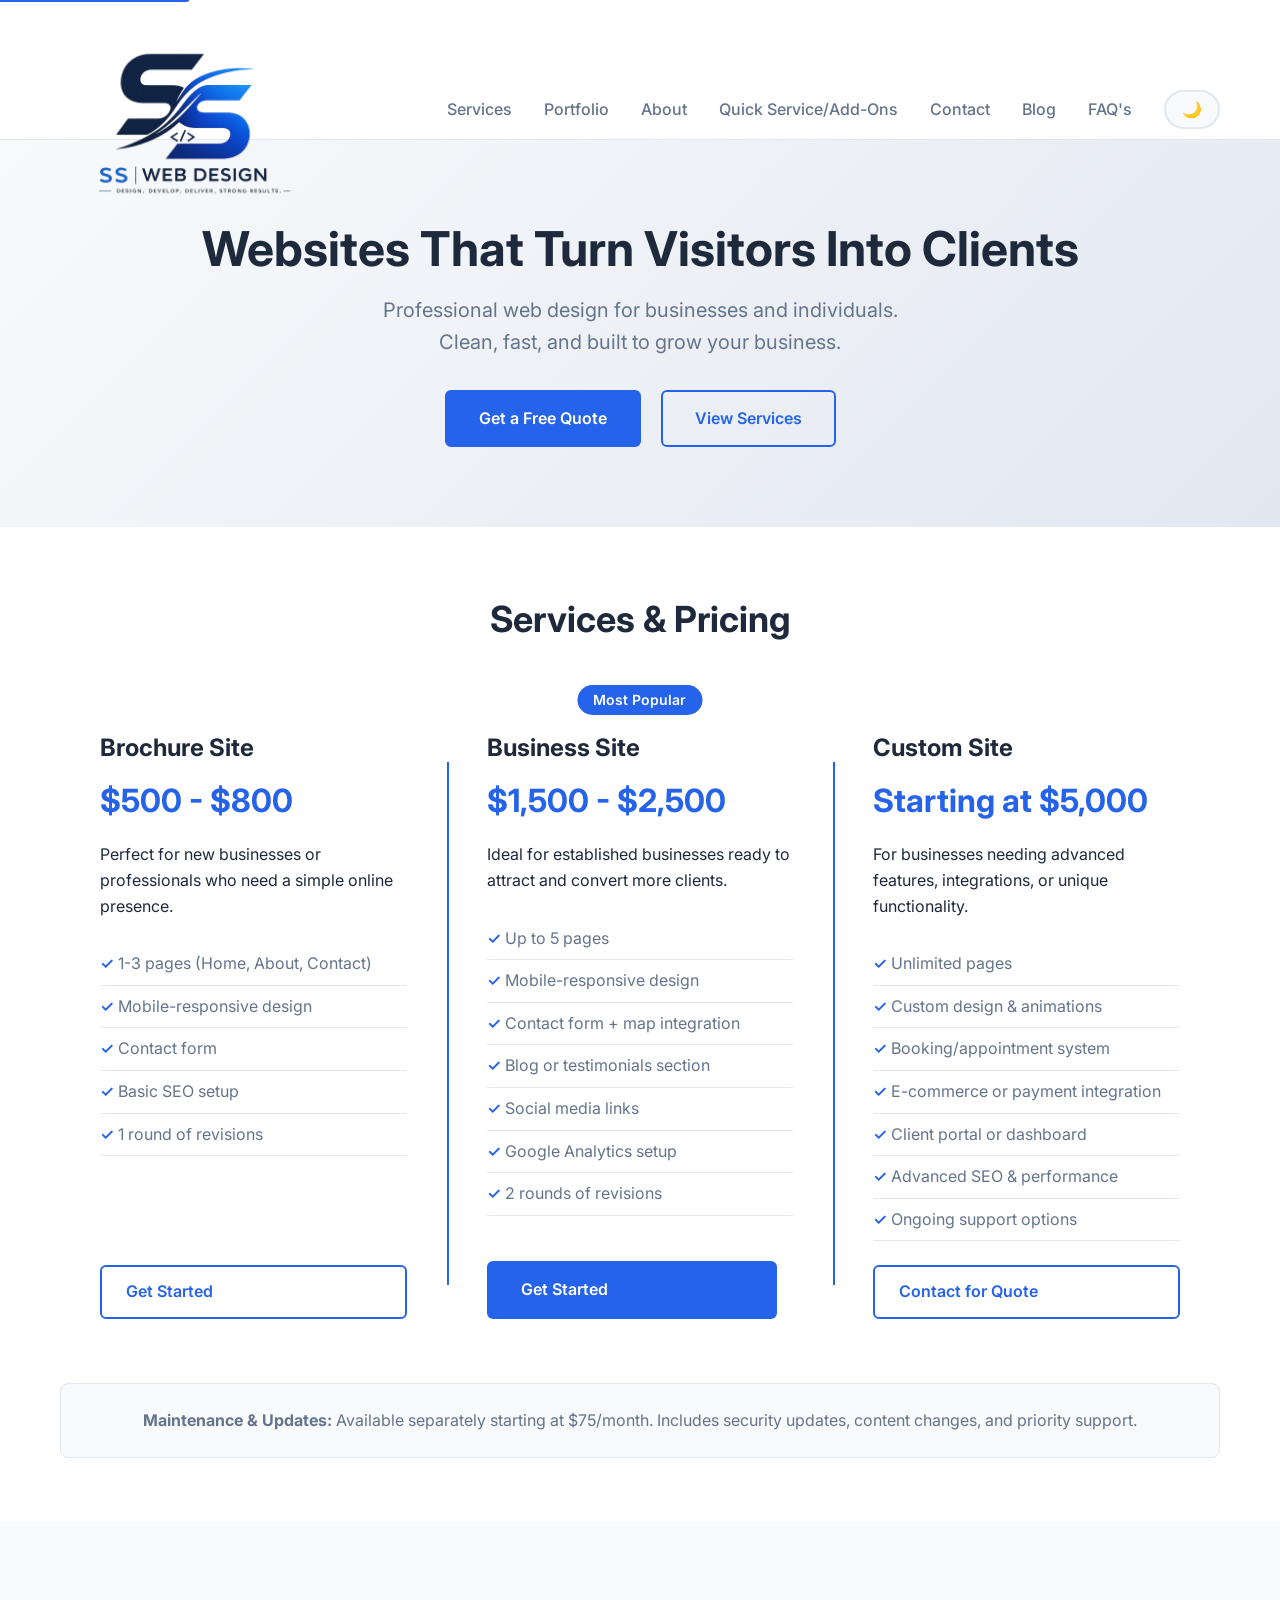
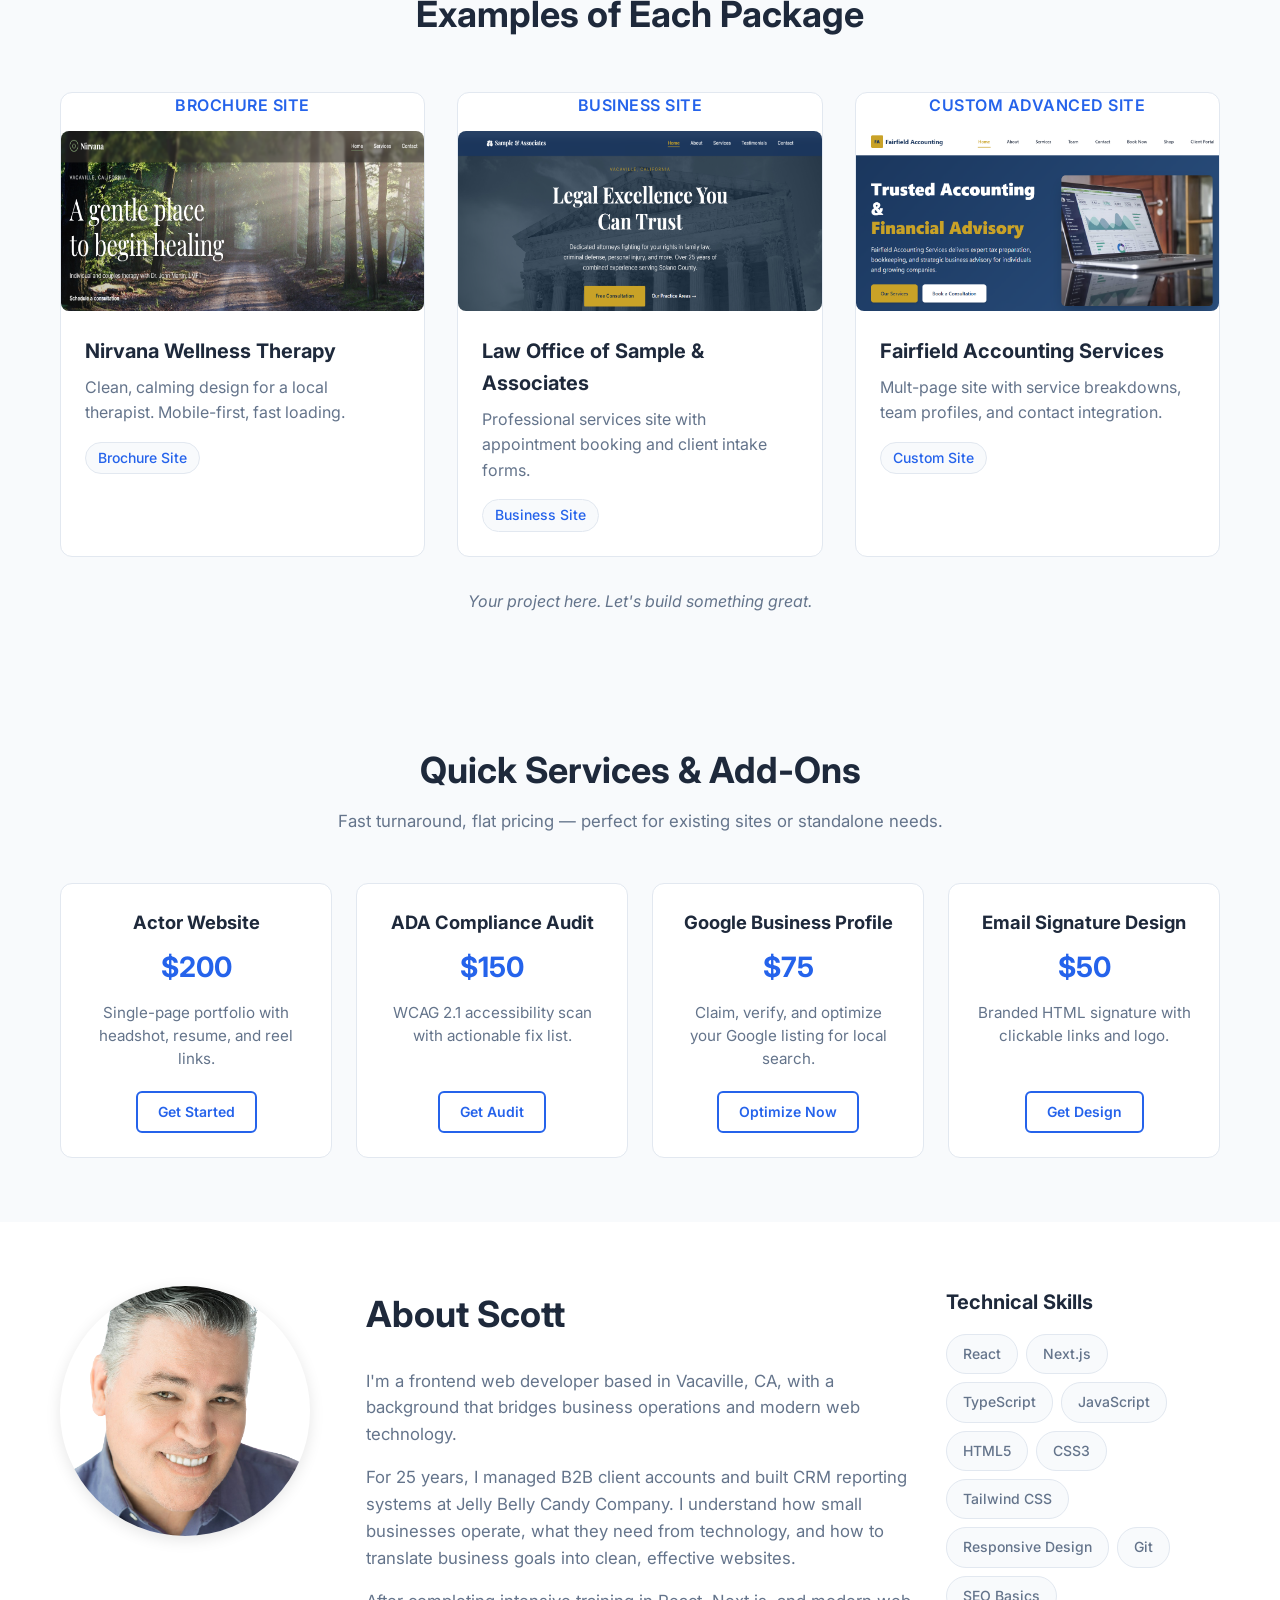
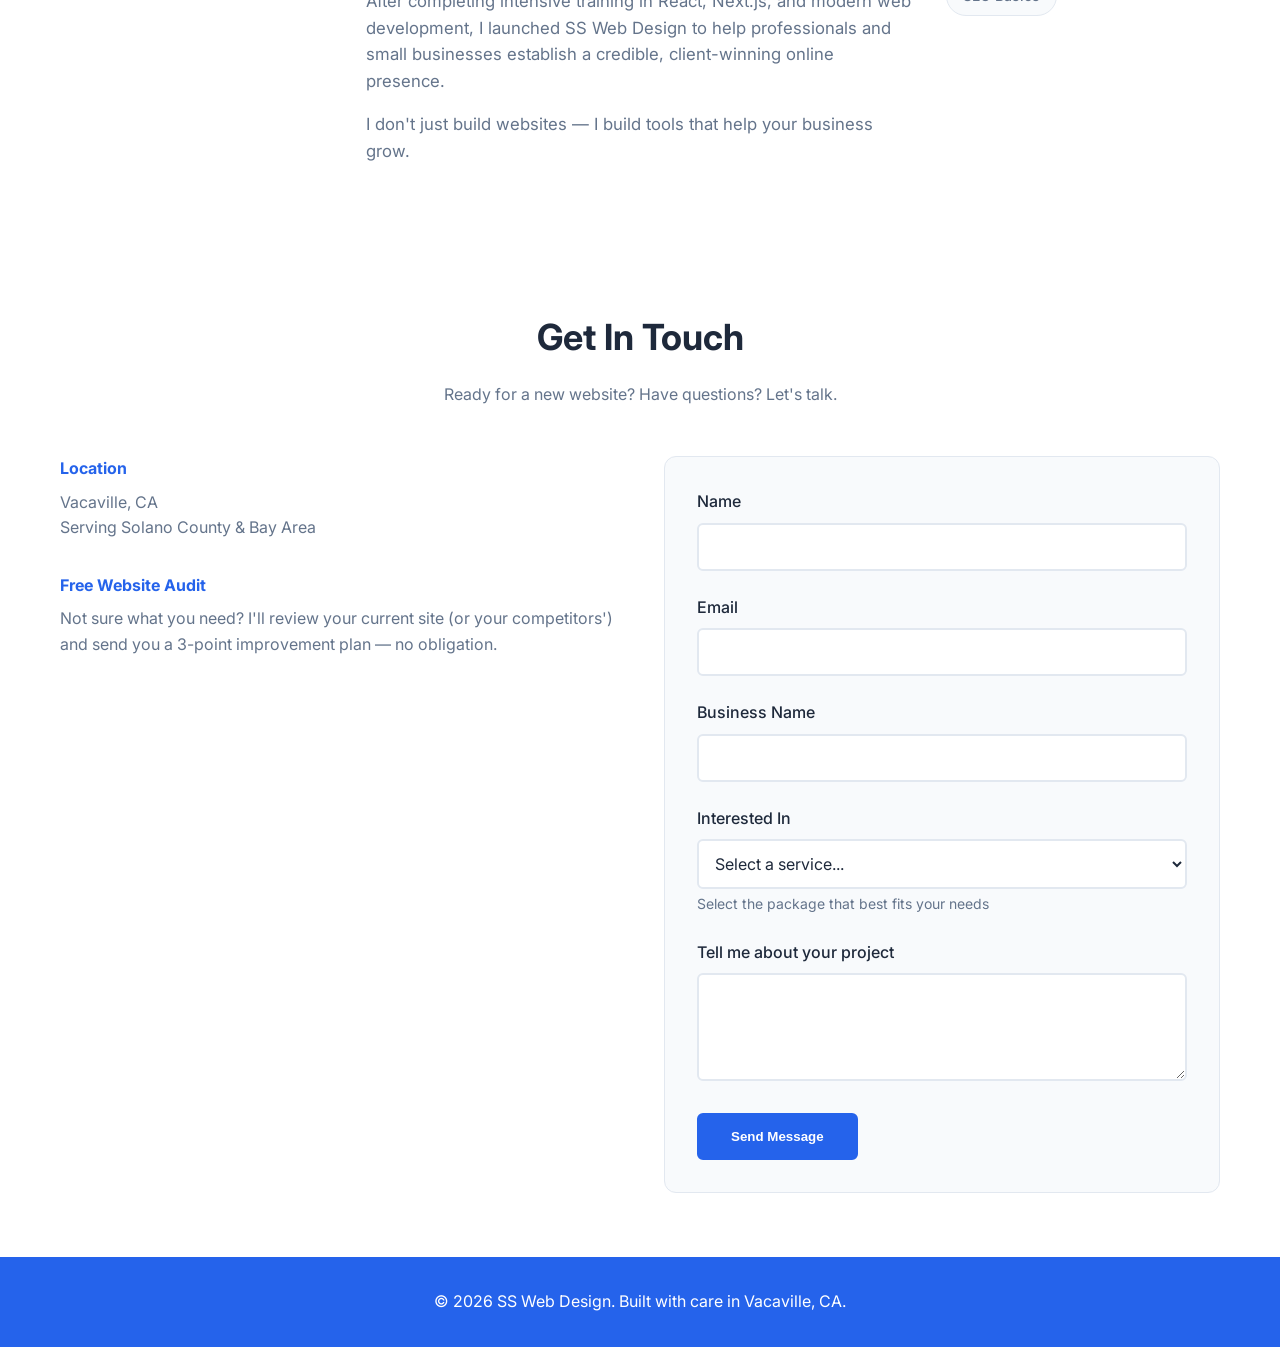
==== index.html @ 130f17b9 "updated pricing in contact form" ====
<!doctype html>
<html lang="en" data-theme="light">
  <head>
    <head>
      <meta charset="UTF-8" />
      <meta name="viewport" content="width=device-width, initial-scale=1.0" />
      <title>SS Web Design | Professional Websites for Local Businesses</title>

      <!-- Favicon links -->
      <link
        rel="apple-touch-icon"
        sizes="57x57"
        href="assets/apple-icon-57x57.png"
      />
      <link
        rel="apple-touch-icon"
        sizes="60x60"
        href="assets/apple-icon-60x60.png"
      />
      <link
        rel="apple-touch-icon"
        sizes="72x72"
        href="assets/apple-icon-72x72.png"
      />
      <link
        rel="apple-touch-icon"
        sizes="76x76"
        href="assets/apple-icon-76x76.png"
      />
      <link
        rel="apple-touch-icon"
        sizes="114x114"
        href="assets/apple-icon-114x114.png"
      />
      <link
        rel="apple-touch-icon"
        sizes="120x120"
        href="assets/apple-icon-120x120.png"
      />
      <link
        rel="apple-touch-icon"
        sizes="144x144"
        href="assets/apple-icon-144x144.png"
      />
      <link
        rel="apple-touch-icon"
        sizes="152x152"
        href="assets/apple-icon-152x152.png"
      />
      <link
        rel="apple-touch-icon"
        sizes="180x180"
        href="assets/apple-icon-180x180.png"
      />
      <link
        rel="icon"
        type="image/png"
        sizes="192x192"
        href="assets/android-icon-192x192.png"
      />
      <link
        rel="icon"
        type="image/png"
        sizes="32x32"
        href="assets/favicon-32x32.png"
      />
      <link
        rel="icon"
        type="image/png"
        sizes="96x96"
        href="assets/favicon-96x96.png"
      />
      <link
        rel="icon"
        type="image/png"
        sizes="16x16"
        href="assets/favicon-16x16.png"
      />
      <link rel="manifest" href="assets/manifest.json" />
      <meta name="msapplication-TileColor" content="#ffffff" />
      <meta
        name="msapplication-TileImage"
        content="assets/ms-icon-144x144.png"
      />
      <meta name="theme-color" content="#ffffff" />

      <link rel="stylesheet" href="styles.css" />
      <link
        href="https://fonts.googleapis.com/css2?family=Inter:wght@400;500;600;700&display=swap"
        rel="stylesheet"
      />
    </head>
  </head>
  <body>
    <a href="#main-content" class="skip-link">Skip to main content</a>
    <!-- Navigation -->
    <nav class="navbar">
      <div class="container">
        <a href="#" class="logo">
          <img
            src="assets/SSWebDesignLogoTransparent.png"
            alt="SS Web Design logo"
            class="logo-img logo-light"
          />
          <img
            src="assets/SSWebDesignLogo.png"
            alt="SS Web Design logo"
            class="logo-img logo-dark"
          />
          <span class="logo-text">SS Web Design</span>
        </a>

        <!-- Hamburger button -->
        <button
          class="hamburger"
          id="hamburger"
          aria-label="Open navigation menu"
          aria-expanded="false"
        >
          <span class="bar"></span>
          <span class="bar"></span>
          <span class="bar"></span>
        </button>

        <ul class="nav-links" id="nav-links">
          <li><a href="#services">Services</a></li>
          <li><a href="#portfolio">Portfolio</a></li>
          <li><a href="#about">About</a></li>
          <li><a href="#addons">Quick Service/Add-Ons</a></li>
          <li><a href="#contact">Contact</a></li>
          <li><a href="blog.html">Blog</a></li>
          <li><a href="faqs.html">FAQ's</a></li>
          
          <li>
            <button
              class="theme-toggle"
              id="theme-toggle"
              aria-label="Toggle between light and dark color theme"
              aria-pressed="false"
            >
              🌙
            </button>
          </li>
        </ul>
      </div>
    </nav>

    <!-- Hero Section -->
    <section id="main-content" class="hero">
      <div class="container">
        <h1>Websites That Turn Visitors Into Clients</h1>
        <p class="hero-subtitle">
          Professional web design for businesses and individuals. <br />Clean,
          fast, and built to grow your business.
        </p>
        <a href="#contact" class="btn-primary">Get a Free Quote</a>
        <a href="#services" class="btn-secondary">View Services</a>
      </div>
    </section>

    <!-- Services Section -->
    <section id="services" class="services">
      <div class="container">
        <h2>Services & Pricing</h2>
        <div class="services-grid">
          <div class="service-card">
            <h3>Brochure Site</h3>
            <div class="price">$500 - $800</div>
            <p>
              Perfect for new businesses or professionals who need a simple
              online presence.
            </p>
            <ul>
              <li>1-3 pages (Home, About, Contact)</li>
              <li>Mobile-responsive design</li>
              <li>Contact form</li>
              <li>Basic SEO setup</li>
              <li>1 round of revisions</li>
            </ul>
            <a href="#contact" class="btn-outline">Get Started</a>
          </div>

          <div class="service-card featured">
            <div class="badge">Most Popular</div>
            <h3>Business Site</h3>
            <div class="price">$1,500 - $2,500</div>
            <p>
              Ideal for established businesses ready to attract and convert more
              clients.
            </p>
            <ul>
              <li>Up to 5 pages</li>
              <li>Mobile-responsive design</li>
              <li>Contact form + map integration</li>
              <li>Blog or testimonials section</li>
              <li>Social media links</li>
              <li>Google Analytics setup</li>
              <li>2 rounds of revisions</li>
            </ul>
            <a href="#contact" class="btn-primary">Get Started</a>
          </div>

          <div class="service-card">
            <h3>Custom Site</h3>
            <div class="price">Starting at $5,000</div>
            <p>
              For businesses needing advanced features, integrations, or unique
              functionality.
            </p>
            <ul>
              <li>Unlimited pages</li>
              <li>Custom design & animations</li>
              <li>Booking/appointment system</li>
              <li>E-commerce or payment integration</li>
              <li>Client portal or dashboard</li>
              <li>Advanced SEO & performance</li>
              <li>Ongoing support options</li>
            </ul>
            <a href="#contact" class="btn-outline">Contact for Quote</a>
          </div>
        </div>

        <div class="maintenance-note">
          <p>
            <strong>Maintenance & Updates:</strong> Available separately
            starting at $75/month. Includes security updates, content
            changes, and priority support.
          </p>
        </div>
      </div>
    </section>

   <!-- Portfolio Section -->
    <section id="portfolio" class="portfolio">
      <div class="container">
        <h2>Examples of Each Package</h2>
        <div class="portfolio-grid">
          <div class="portfolio-item">
            <h4 class="portfolio-package-title">Brochure Site</h4>
            <div class="portfolio-image-wrapper">
              <a
                href="https://nirvana-wellness-therapy.vercel.app"
                target="_blank"
                rel="noopener"
              >
                <img
                  src="./assets/nirvana-preview.png"
                  alt="Nirvana Wellness Therapy website preview"
                  class="portfolio-image"
                />
              </a>
            </div>
            <h3>Nirvana Wellness Therapy</h3>
            <p>
              Clean, calming design for a local therapist. Mobile-first, fast
              loading.
            </p>
            <a
              href="https://nirvana-wellness-therapy.vercel.app"
              target="_blank"
              rel="noopener"
              class="tag"
              >Brochure Site</a
            >
          </div>

          <div class="portfolio-item">
            <h4 class="portfolio-package-title">Business Site</h4>
            <div class="portfolio-image-wrapper">
              <a
                href="https://law-office-sample.vercel.app/"
                target="_blank"
                rel="noopener"
              >
                <img
                  src="./assets/sample-associates_preview.png"
                  alt="Sample and Associates website preview"
                  class="portfolio-image"
                />
              </a>
            </div>
            <h3>Law Office of Sample & Associates</h3>
            <p>
              Professional services site with appointment booking and client
              intake forms.
            </p>
            <a
              href="https://law-office-sample.vercel.app/"
              target="_blank"
              rel="noopener"
              class="tag"
              >Business Site</a
            >
          </div>

          <div class="portfolio-item">
            <h4 class="portfolio-package-title">Custom Advanced Site</h4>
            <div class="portfolio-image-wrapper">
              <a
                href="https://fairfield-accounting.vercel.app"
                target="_blank"
                rel="noopener"
              >
                <img
                  src="./assets/fairfieldaccountingpreview.png"
                  alt="Fairfield Accounting Services website preview"
                  class="portfolio-image"
                />
              </a>
            </div>
            <h3>Fairfield Accounting Services</h3>
            <p>
              Mult-page site with service breakdowns, team profiles, and contact
              integration.
            </p>
            <a
              href="https://fairfield-accounting.vercel.app/"
              target="_blank"
              rel="noopener"
              class="tag"
              >Custom Site</a
            >
          </div>
        </div>
        <p class="portfolio-note">
          Your project here. Let's build something great.
        </p>
      </div>
    </section>

        <!-- Add-On Services Section -->
    <section id="addons" class="addons">
      <div class="container">
        <h2>Quick Services & Add-Ons</h2>
        <p class="addons-intro">
          Fast turnaround, flat pricing — perfect for existing sites or
          standalone needs.
        </p>

        <div class="addons-grid">

           <div class="addon-card">
            <h3>Actor Website</h3>
            <div class="addon-price">$200</div>
            <p>Single-page portfolio with headshot, resume, and reel links.</p>
            <a href="#contact" class="btn-outline">Get Started</a>
          </div>
          
          <div class="addon-card">
            <h3>ADA Compliance Audit</h3>
            <div class="addon-price">$150</div>
            <p>WCAG 2.1 accessibility scan with actionable fix list.</p>
            <a href="#contact" class="btn-outline">Get Audit</a>
          </div>

         

          <div class="addon-card">
            <h3>Google Business Profile</h3>
            <div class="addon-price">$75</div>
            <p>
              Claim, verify, and optimize your Google listing for local search.
            </p>
            <a href="#contact" class="btn-outline">Optimize Now</a>
          </div>

          <div class="addon-card">
            <h3>Email Signature Design</h3>
            <div class="addon-price">$50</div>
            <p>Branded HTML signature with clickable links and logo.</p>
            <a href="#contact" class="btn-outline">Get Design</a>
          </div>

          
        </div>
      </div>
    </section>

    <!-- About Section -->
    <section id="about" class="about">
      <div class="container">
        <div class="about-content">
          <div class="about-image">
            <img
              src="assets/mescott2.png"
              alt="Scott Slagle, web developer based in Vacaville, CA"
            />
          </div>
          <div class="about-text">
            <h2>About Scott</h2>
            <p>
              I'm a frontend web developer based in Vacaville, CA, with a
              background that bridges business operations and modern web
              technology.
            </p>
            <p>
              For 25 years, I managed B2B client accounts and built CRM
              reporting systems at Jelly Belly Candy Company. I understand how
              small businesses operate, what they need from technology, and how
              to translate business goals into clean, effective websites.
            </p>
            <p>
              After completing intensive training in React, Next.js, and modern
              web development, I launched SS Web Design to help professionals
              and small businesses establish a credible, client-winning online
              presence.
            </p>
            <p>
              I don't just build websites — I build tools that help your
              business grow.
            </p>
          </div>
          <div class="about-skills">
            <h3>Technical Skills</h3>
            <div class="skill-tags">
              <span>React</span>
              <span>Next.js</span>
              <span>TypeScript</span>
              <span>JavaScript</span>
              <span>HTML5</span>
              <span>CSS3</span>
              <span>Tailwind CSS</span>
              <span>Responsive Design</span>
              <span>Git</span>
              <span>SEO Basics</span>
            </div>
          </div>
        </div>
      </div>
    </section>

    <!-- Testimonials -->
    <section class="testimonials">
      <div class="container">
        <h2>What Clients Say</h2>
        <div class="testimonial-grid">
          <div class="testimonial-card placeholder-card">
            <p>
              "Scott built exactly what we needed — a professional site that
              brings in new clients. The process was smooth and the result
              speaks for itself."
            </p>
            <div class="client-name">— Your Name Here</div>
            <div class="client-business">Your Business, Vacaville</div>
          </div>
          <div class="testimonial-card placeholder-card">
            <p>
              "Fast, responsive, and genuinely cares about helping small
              businesses succeed. Highly recommend."
            </p>
            <div class="client-name">— Your Name Here</div>
            <div class="client-business">Your Business, Fairfield</div>
          </div>
        </div>
      </div>
    </section>

    <!-- Contact Section -->
    <section id="contact" class="contact">
      <div class="container">
        <h2>Get In Touch</h2>
        <p class="contact-intro">
          Ready for a new website? Have questions? Let's talk.
        </p>

        <div class="contact-grid">
          <div class="contact-info">
            <div class="info-item">
              <h4>Location</h4>
              <p>Vacaville, CA<br />Serving Solano County & Bay Area</p>
            </div>
            <div class="info-item">
              <h4>Free Website Audit</h4>
              <p>
                Not sure what you need? I'll review your current site (or your
                competitors') and send you a 3-point improvement plan — no
                obligation.
              </p>
            </div>
          </div>

          <form class="contact-form" id="contact-form">
            <div class="form-group">
              <label for="name">Name</label>
              <input
                type="text"
                id="name"
                name="name"
                required
                aria-required="true"
              />
            </div>
            <div class="form-group">
              <label for="email">Email</label>
              <input
                type="email"
                id="email"
                name="email"
                required
                aria-required="true"
              />
            </div>
            <div class="form-group">
              <label for="business">Business Name</label>
              <input type="text" id="business" name="business" />
            </div>
            <div class="form-group">
              <label for="service">Interested In</label>
              <select
                id="service"
                name="service"
                aria-describedby="service-help"
              >
                <option value="">Select a service...</option>
                <option value="brochure">Brochure Site ($500-$800)</option>
                <option value="business">Business Site ($1,500-$2,500)</option>
                <option value="custom">Custom Site ($5,000+)</option>
                <option value="audit">Free Website Audit</option>
                <option value="ada">ADA Compliance Audit ($150)</option>
                <option value="actor">Actor Website ($100)</option>
                <option value="google-business">
                  Google Business Profile ($75)
                </option>
                <option value="email-sig">Email Signature ($50)</option>                
                <option value="other">Something Else</option>
              </select>
              <small id="service-help" class="form-help"
                >Select the package that best fits your needs</small
              >
            </div>
            <div class="form-group">
              <label for="message">Tell me about your project</label>
              <textarea id="message" name="message" rows="4"></textarea>
            </div>
            <button type="submit" class="btn-primary">Send Message</button>
          </form>
        </div>

        <!-- Popup overlay -->
        <div class="popup-overlay" id="popup-overlay" style="display: none">
          <div class="popup-box">
            <h3>Thanks!</h3>
            <p>
              Your message has been sent successfully. We'll get back to you
              soon.
            </p>
            <button class="btn-primary" id="popup-close">Got it</button>
          </div>
        </div>
      </div>
    </section>

    <!-- Footer -->
    <footer class="footer">
      <div class="container">
        <p>&copy; 2026 SS Web Design. Built with care in Vacaville, CA.</p>
      </div>
    </footer>

    <script src="script.js"></script>
  </body>
</html>
---- styles.css ----
/* CSS Custom Properties for theming */
:root {
    /* Light mode - Original Blue/Gray */
    --primary: #2563eb;
    --primary-light: #3b82f6;
    --accent: #2563eb;
    --accent-hover: #1d4ed8;
    --bg: #ffffff;
    --bg-secondary: #f8fafc;
    --bg-card: #ffffff;
    --text: #1e293b;
    --text-secondary: #64748b;
    --text-light: #64748b;
    --border: #e2e8f0;
    --shadow: rgba(0,0,0,0.1);
    --success: #10b981;
    --gradient-start: #f8fafc;
    --gradient-end: #e2e8f0;
}

/* Dark mode */
[data-theme="dark"] {
    --primary: #60a5fa;
    --primary-light: #93c5fd;
    --accent: #3b82f6;
    --accent-hover: #2563eb;
    --bg: #0f172a;
    --bg-secondary: #1e293b;
    --bg-card: #1e293b;
    --text: #f1f5f9;
    --text-secondary: #cbd5e1;
    --text-light: #64748b;
    --border: #334155;
    --shadow: rgba(0,0,0,0.3);
    --success: #34d399;
    --gradient-start: #0f172a;
    --gradient-end: #1e293b;
}

.skip-link {
    position: absolute;
    top: -40px;
    left: 0;
    background: var(--primary);
    color: #fff;
    padding: 8px 16px;
    z-index: 101;
    text-decoration: none;
    border-radius: 0 0 4px 0;
    font-weight: 600;
}

.skip-link:focus {
    top: 0;
}

a:focus-visible,
button:focus-visible,
input:focus-visible,
textarea:focus-visible {
    outline: 3px solid var(--accent);
    outline-offset: 2px;
    border-radius: 4px;
}

a:focus,
button:focus,
input:focus,
select:focus,
textarea:focus {
    outline: none;
}

a:focus-visible,
button:focus-visible,
input:focus-visible,
select:focus-visible,
textarea:focus-visible {
    outline: 3px solid var(--accent);
    outline-offset: 2px;
}

/* Reset and Base */
* {
    margin: 0;
    padding: 0;
    box-sizing: border-box;
}

body {
    font-family: 'Inter', -apple-system, BlinkMacSystemFont, sans-serif;
    line-height: 1.6;
    color: var(--text);
    background: var(--bg);
    transition: background 0.3s, color 0.3s;
    padding-top: 80px; 
}

.container {
    max-width: 1200px;
    margin: 0 auto;
    padding: 0 20px;
}

/* Navigation */
.navbar {
    background: var(--bg);
    border-bottom: 1px solid var(--border);
    padding: 0.5rem 0;
    position: sticky;
    top: 0;
    left: 0;
    width: 100%;
    z-index: 100;
    transition: background 0.3s, border-color 0.3s;
    height: 60px;
    overflow: visible;
}

.navbar .container {
    display: flex;
    justify-content: space-between;
    align-items: center;
    height: 100%;
    position: relative;
}

.logo {
    position: relative;
    display: inline-flex;
    align-items: center;
    font-size: 1.5rem;
    font-weight: 700;
    color: var(--primary);
    text-decoration: none;
    height: 60px;
}

/* Hamburger button — hidden on desktop */
.hamburger {
    display: none;
    flex-direction: column;
    justify-content: space-around;
    width: 30px;
    height: 24px;
    background: transparent;
    border: none;
    cursor: pointer;
    padding: 0;
    z-index: 102;
}

.hamburger .bar {
    width: 100%;
    height: 3px;
    background-color: var(--text);
    border-radius: 2px;
    transition: all 0.3s ease;
}

/* Base styles for both logo images */
.logo-img {
    height: 250px; 
    width: auto;
    position: absolute;
    top: -80px;
    left: 0;
    z-index: 101;
    display: block;
    transition: height 0.3s ease, top 0.3s ease;
    pointer-events: auto;
}

/* Light mode: show transparent, hide solid */
.logo-light {
    display: block;
}

.logo-dark {
    display: none;
}

/* Dark mode: show solid, hide transparent */
[data-theme="dark"] .logo-light {
    display: none !important;
}

[data-theme="dark"] .logo-dark {
    display: block !important;
}

/* Dark mode: circle around the solid logo */
[data-theme="dark"] .logo-dark {
    display: block !important;
    border-radius: 50%;
    object-fit: cover;
    aspect-ratio: 1 / 1;
    background: var(--bg-card);
    padding: 5px;
    box-shadow: 0 4px 15px var(--shadow);
    height: 250px;
    width: 250px; 
    position: absolute;
    top: -75px;
    left: 0;
}

[data-theme="dark"] .hero {
    padding-top: 8rem;
}

.logo-text {
    display: none;
}

.nav-links {
    display: flex;
    list-style: none;
    gap: 2rem;
    align-items: center;
}

.nav-links a {
    text-decoration: none;
    color: var(--text-secondary);
    font-weight: 500;
    transition: color 0.2s;
}

.nav-links a:hover {
    color: var(--accent);
}

/* Dark Mode Toggle */
.theme-toggle {
    background: var(--bg-secondary);
    border: 2px solid var(--border);
    border-radius: 50px;
    padding: 0.5rem 1rem;
    cursor: pointer;
    font-size: 1rem;
    color: var(--text);
    transition: all 0.3s;
}

.theme-toggle:hover {
    border-color: var(--accent);
}

/* Hero */
.hero {
    background: linear-gradient(135deg, var(--gradient-start) 0%, var(--gradient-end) 100%);
    padding: 5rem 0;
    text-align: center;
    transition: background 0.3s;
}

.hero h1 {
    font-size: 3rem;
    font-weight: 700;
    color: var(--text);
    margin-bottom: 1rem;
    line-height: 1.2;
}

.hero-subtitle {
    font-size: 1.25rem;
    color: var(--text-secondary);
    max-width: 600px;
    margin: 0 auto 2rem;
}

.btn-primary {
    display: inline-block;
    background: var(--primary);
    color: #fff;
    padding: 0.875rem 2rem;
    border-radius: 6px;
    text-decoration: none;
    font-weight: 600;
    margin-right: 1rem;
    border: 2px solid var(--primary);
    transition: all 0.2s;
}

.btn-primary:hover {
    background: var(--primary-light);
    border-color: var(--primary-light);
}

.btn-secondary {
    display: inline-block;
    background: transparent;
    color: var(--primary);
    padding: 0.875rem 2rem;
    border-radius: 6px;
    text-decoration: none;
    font-weight: 600;
    border: 2px solid var(--primary);
    transition: all 0.2s;
}

.btn-secondary:hover {
    background: var(--primary);
    color: #fff;
}

.btn-outline {
    display: inline-block;
    background: transparent;
    color: var(--primary);
    padding: 0.75rem 1.5rem;
    border-radius: 6px;
    text-decoration: none;
    font-weight: 600;
    border: 2px solid var(--primary);
    transition: all 0.2s;
}

.btn-outline:hover {
    background: var(--primary);
    color: #fff;
}

/* Services */
.services {
    padding: 4rem 0;
    background: var(--bg);
}

.services h2 {
    text-align: center;
    font-size: 2.25rem;
    margin-bottom: 3rem;
    color: var(--text);
}

.services-grid {
    display: grid;
   grid-template-columns: repeat(3, 1fr);
    gap: 0;
    margin-bottom: 2rem;
    align-items: stretch;
}

.service-card {
    border: none;
    border-radius: 0;
    padding: 2rem 2.5rem;
    position: relative;
    transition: box-shadow 0.2s;
    background: var(--bg-card);
    display: flex;
    flex-direction: column;
}

/* Vertical dividers between cards */
.service-card:nth-child(1),
.service-card:nth-child(2) {
    border-right: none !important;
}

.service-card:nth-child(2)::before,
.service-card:nth-child(3)::before {
    content: '';
    position: absolute;
    left: 0;
    top: 10%;
    height: 80%;
    width: 2px;
    background: var(--primary);
    z-index: 2;
}

.service-card .btn-outline,
.service-card .btn-primary {
    margin-top: auto;
}

.service-card:hover {
    box-shadow: 0 10px 25px var(--shadow);
}

.service-card.featured {
    z-index: 1;
}

.badge {
    position: absolute;
    top: -12px;
    left: 50%;
    transform: translateX(-50%);
    background: var(--accent);
    color: #fff;
    padding: 0.25rem 1rem;
    border-radius: 20px;
    font-size: 0.875rem;
    font-weight: 600;
}

.service-card h3 {
    font-size: 1.5rem;
    margin-bottom: 0.5rem;
    color: var(--text);
}

.price {
    font-size: 2rem;
    font-weight: 700;
    color: var(--accent);
    margin-bottom: 1rem;
}

.service-card ul {
    list-style: none;
    margin: 1.5rem 0;
}

.service-card ul li {
    padding: 0.5rem 0;
    border-bottom: 1px solid var(--border);
    color: var(--text-secondary);
}

.service-card ul li:before {
    content: "✓ ";
    color: var(--accent);
    font-weight: 600;
}

.maintenance-note {
    text-align: center;
    background: var(--bg-secondary);
    padding: 1.5rem;
    border-radius: 8px;
    margin-top: 2rem;
    color: var(--text-secondary);
    border: 1px solid var(--border);
}

.addons {
    padding: 4rem 0;
    background: var(--bg-secondary);
}

.addons h2 {
    text-align: center;
    font-size: 2.25rem;
    margin-bottom: 0.5rem;
    color: var(--text);
}

.addons-intro {
    text-align: center;
    color: var(--text-secondary);
    margin-bottom: 3rem;
    font-size: 1.05rem;
}

.addons-grid {
    display: grid;
    grid-template-columns: repeat(auto-fit, minmax(250px, 1fr));
    gap: 1.5rem;
}

.addon-card {
    background: var(--bg-card);
    border: 1px solid var(--border);
    border-radius: 12px;
    padding: 1.5rem;
    text-align: center;
    transition: box-shadow 0.2s, transform 0.2s;
    display: flex;
    flex-direction: column;
    align-items: center;
}

.addon-card:hover {
    box-shadow: 0 8px 20px var(--shadow);
    transform: translateY(-3px);
}

.addon-card h3 {
    font-size: 1.15rem;
    margin-bottom: 0.5rem;
    color: var(--text);
}

.addon-price {
    font-size: 1.75rem;
    font-weight: 700;
    color: var(--accent);
    margin-bottom: 0.75rem;
}

.addon-card p {
    color: var(--text-secondary);
    font-size: 0.95rem;
    margin-bottom: 1.25rem;
    line-height: 1.5;
    flex-grow: 1;
}

.addon-card .btn-outline {
    padding: 0.5rem 1.25rem;
    font-size: 0.875rem;
    margin-top: auto;
}


/* Portfolio */
.portfolio {
    padding: 4rem 0;
    background: var(--bg-secondary);
}

.portfolio h2 {
    text-align: center;
    font-size: 2.25rem;
    margin-bottom: 3rem;
    color: var(--text);
}

.portfolio-grid {
    display: grid;
    grid-template-columns: repeat(auto-fit, minmax(300px, 1fr));
    gap: 2rem;
}

.portfolio-item {
    background: var(--bg-card);
    border-radius: 12px;
    overflow: hidden;
    transition: transform 0.2s;
    border: 1px solid var(--border);
}

.portfolio-item:hover {
    transform: translateY(-5px);
}

/* NEW: Wrapper controls image width */
.portfolio-image-wrapper {
    width: 100%;
    display: flex;
    justify-content: center;
}

.portfolio-image-wrapper a {
    display: block;
    width: 100%;
    text-decoration: none;
}

.portfolio-image {
    width: 100%;
    height: 180px;
    object-position: top;
    border-radius: 8px;
    display: block;
}

/* Placeholder style for demo sites */
.portfolio-image.placeholder {
    width: 75%;
    max-width: 260px;
    height: 180px;
    background: var(--bg-secondary);
    display: flex;
    align-items: center;
    justify-content: center;
    color: var(--text-secondary);
    font-weight: 600;
    border-radius: 8px;
    margin: 0 auto;
}

.portfolio-item h3 {
    padding: 1.5rem 1.5rem 0.5rem;
    font-size: 1.25rem;
    color: var(--text);
}

.portfolio-item p {
    padding: 0 1.5rem;
    color: var(--text-secondary);
    margin-bottom: 1rem;
}

.portfolio-package-title {
    text-align: center;
    font-size: 1rem;
    font-weight: 600;
    color: var(--accent);
    margin-bottom: 0.75rem;
    text-transform: uppercase;
    letter-spacing: 0.5px;
}

.tag {
    display: inline-block;
    text-decoration: none;
    background: var(--bg-secondary);
    color: var(--primary);
    padding: 0.25rem 0.75rem;
    border-radius: 20px;
    font-size: 0.875rem;
    font-weight: 500;
    margin: 0 1.5rem 1.5rem;
    border: 1px solid var(--border);
}

.portfolio-note {
    text-align: center;
    margin-top: 2rem;
    color: var(--text-secondary);
    font-style: italic;
}

/* About */
.about {
    padding: 4rem 0;
    background: var(--bg);
}

.about h2 {
    font-size: 2.25rem;
    margin-bottom: 1.5rem;
    color: var(--text);
}

.about-content {
    display: grid;
    grid-template-columns: 1fr 2fr 1fr;
    gap: 2rem;
    align-items: start;
}

.about-image img {
    width: 100%;
    max-width: 250px;
    border-radius: 50%;
    aspect-ratio: 1 / 1;
    object-fit: cover;
    box-shadow: 0 4px 15px var(--shadow);
}

.about-text p {
    margin-bottom: 1rem;
    color: var(--text-secondary);
    font-size: 1.05rem;
}

.about-skills h3 {
    font-size: 1.25rem;
    margin-bottom: 1rem;
    color: var(--text);
}

.skill-tags {
    display: flex;
    flex-wrap: wrap;
    gap: 0.5rem;
}

.skill-tags span {
    background: var(--bg-secondary);
    color: var(--text-secondary);
    padding: 0.5rem 1rem;
    border-radius: 20px;
    font-size: 0.875rem;
    font-weight: 500;
    border: 1px solid var(--border);
    transition: all 0.2s;
}

.skill-tags span:hover {
    background: var(--primary);
    color: #fff;
    border-color: var(--primary);
}

/* Testimonials */
.testimonials {
    padding: 4rem 0;
    background: var(--bg-secondary);
    display: none;
}

.testimonials h2 {
    text-align: center;
    font-size: 2.25rem;
    margin-bottom: 3rem;
    color: var(--text);
}

.testimonial-grid {
    display: grid;
    grid-template-columns: repeat(auto-fit, minmax(300px, 1fr));
    gap: 2rem;
}

.testimonial-card {
    background: var(--bg-card);
    padding: 2rem;
    border-radius: 12px;
    border-left: 4px solid var(--accent);
}

.testimonial-card p {
    font-style: italic;
    color: var(--text-secondary);
    margin-bottom: 1.5rem;
    font-size: 1.05rem;
}

.client-name {
    font-weight: 600;
    color: var(--text);
}

.client-business {
    color: var(--text-secondary);
    font-size: 0.875rem;
}

.placeholder-card {
    border-left-color: var(--border);
    background: var(--bg-secondary);
}

/* Contact */
.contact {
    padding: 4rem 0;
    background: var(--bg);
}

.contact h2 {
    text-align: center;
    font-size: 2.25rem;
    margin-bottom: 1rem;
    color: var(--text);
}

.contact-intro {
    text-align: center;
    color: var(--text-secondary);
    margin-bottom: 3rem;
}

.contact-grid {
    display: grid;
    grid-template-columns: 1fr 1fr;
    gap: 3rem;
}

.popup-overlay {
    position: fixed;
    top: 0;
    left: 0;
    width: 100%;
    height: 100%;
    background: rgba(0,0,0,0.5);
    display: flex;
    justify-content: center;
    align-items: center;
    z-index: 1000;
}

.popup-box {
    background: var(--bg-card);
    padding: 2rem;
    border-radius: 12px;
    text-align: center;
    max-width: 400px;
    box-shadow: 0 10px 25px var(--shadow);
    border: 1px solid var(--border);
}

.popup-box h3 {
    color: var(--accent);
    margin-bottom: 0.5rem;
}

.popup-box p {
    color: var(--text-secondary);
    margin-bottom: 1.5rem;
}

.info-item {
    margin-bottom: 2rem;
}

.info-item h4 {
    color: var(--accent);
    margin-bottom: 0.5rem;
    font-size: 1rem;
}

.info-item p {
    color: var(--text-secondary);
}

.contact-form {
    background: var(--bg-secondary);
    padding: 2rem;
    border-radius: 12px;
    border: 1px solid var(--border);
}

.form-group {
    margin-bottom: 1.5rem;
}

.form-group label {
    display: block;
    margin-bottom: 0.5rem;
    color: var(--text);
    font-weight: 500;
}

.form-help {
    display: block;
    margin-top: 0.25rem;
    color: var(--text-secondary);
    font-size: 0.875rem;
}

.form-group input,
.form-group select,
.form-group textarea {
    width: 100%;
    padding: 0.75rem;
    border: 2px solid var(--border);
    border-radius: 6px;
    font-family: inherit;
    font-size: 1rem;
    transition: border-color 0.2s;
    background: var(--bg-card);
    color: var(--text);
}

.form-group input:focus,
.form-group select:focus,
.form-group textarea:focus {
    outline: none;
    border-color: var(--accent);
}

/* Footer */
.footer {
    background: var(--primary);
    color: #ffffff;
    text-align: center;
    padding: 2rem 0;
}

/* Mobile */
@media (max-width: 768px) {
    .hamburger {
        display: flex;
    }
    
    .nav-links {
        display: none;
        flex-direction: column;
        position: absolute;
        top: 60px;
        right: 0;
        width: 150px;
        background: var(--bg);
        border: 1px solid var(--border);
        border-radius: 8px;
        box-shadow: 0 4px 15px var(--shadow);
        padding: 0.5rem 0;
        gap: 0;
        z-index: 99;
    }
    
    .nav-links.active {
        display: flex;
    }
    
    .nav-links li {
        text-align: left;
        padding: 0.5rem 1rem;
    }
    
    .nav-links a,
    .nav-links .theme-toggle {
        font-size: 1.1rem;
    }
    
    .hero h1 {
        font-size: 2rem;
    }
    
    .about-content,
    .contact-grid {
        grid-template-columns: 1fr;
    }

    .about-image {
        text-align: center;
        margin-bottom: 1rem;
    }

    .about-image img {
        max-width: 200px;        
    }
    
    .services-grid {
        grid-template-columns: 1fr;
    }
    
    .service-card.featured {
        transform: none;
    }

    /* Remove vertical dividers on mobile, add horizontal instead */
    .service-card:nth-child(1),
    .service-card:nth-child(2) {
        border-right: none !important;
        border-bottom: 2px solid var(--primary);
    }

    .service-card {
        border-radius: 12px;
    }
    
    .theme-toggle {
        padding: 0.4rem 0.75rem;
        font-size: 0.875rem;
    }
    
    .addons-grid {
        grid-template-columns: 1fr;
    }
}
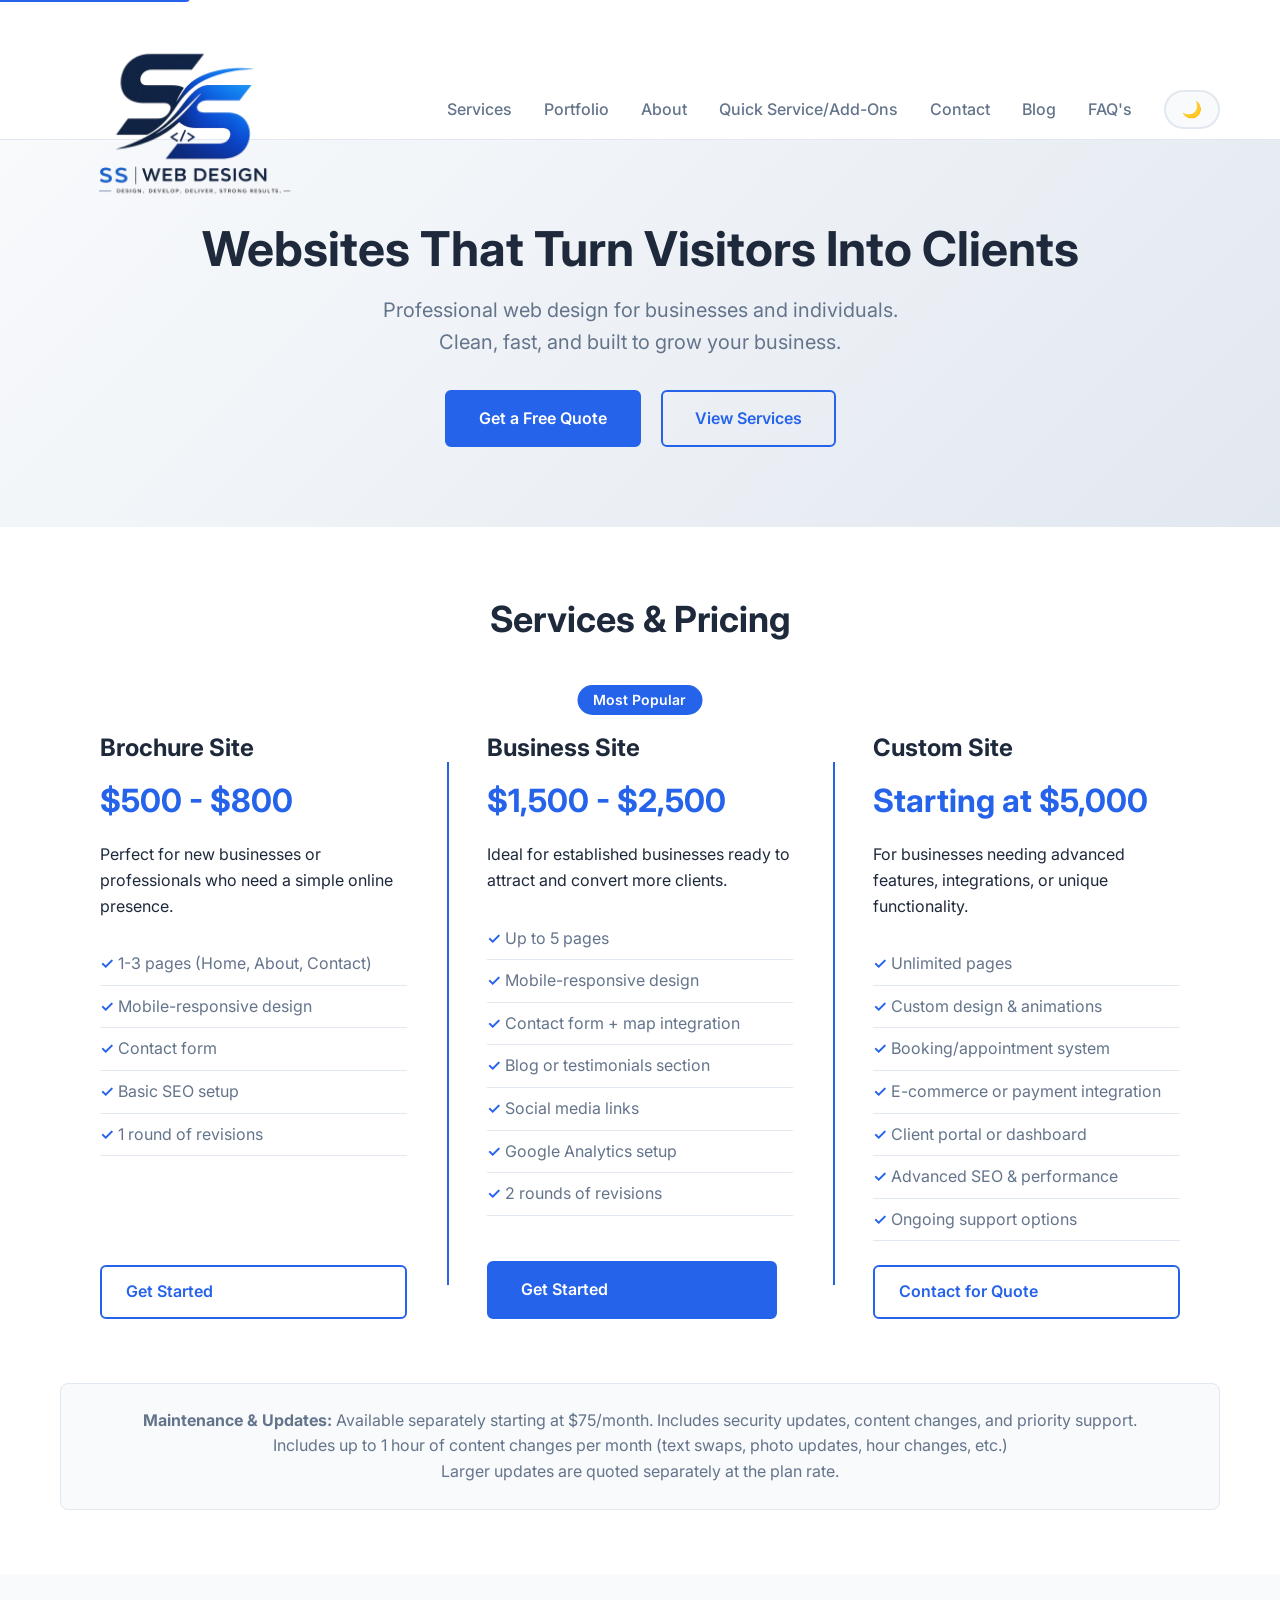
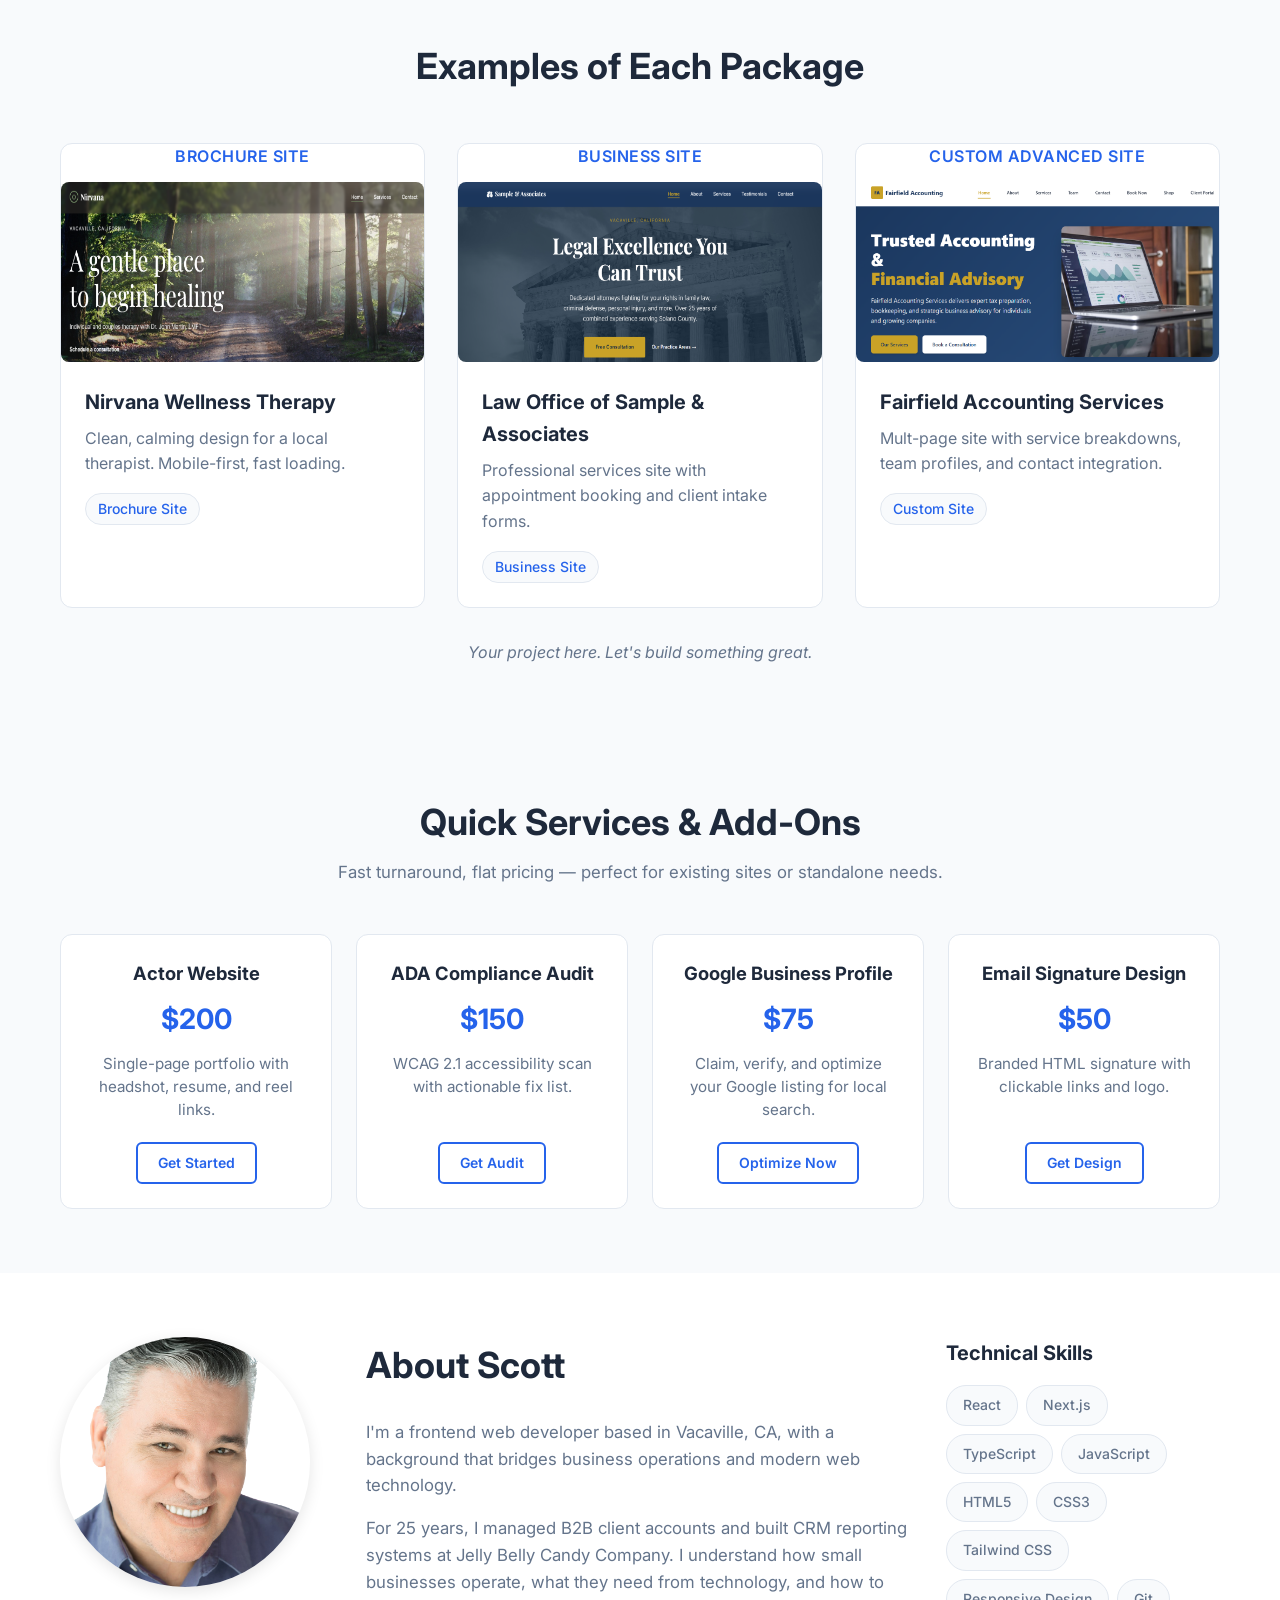
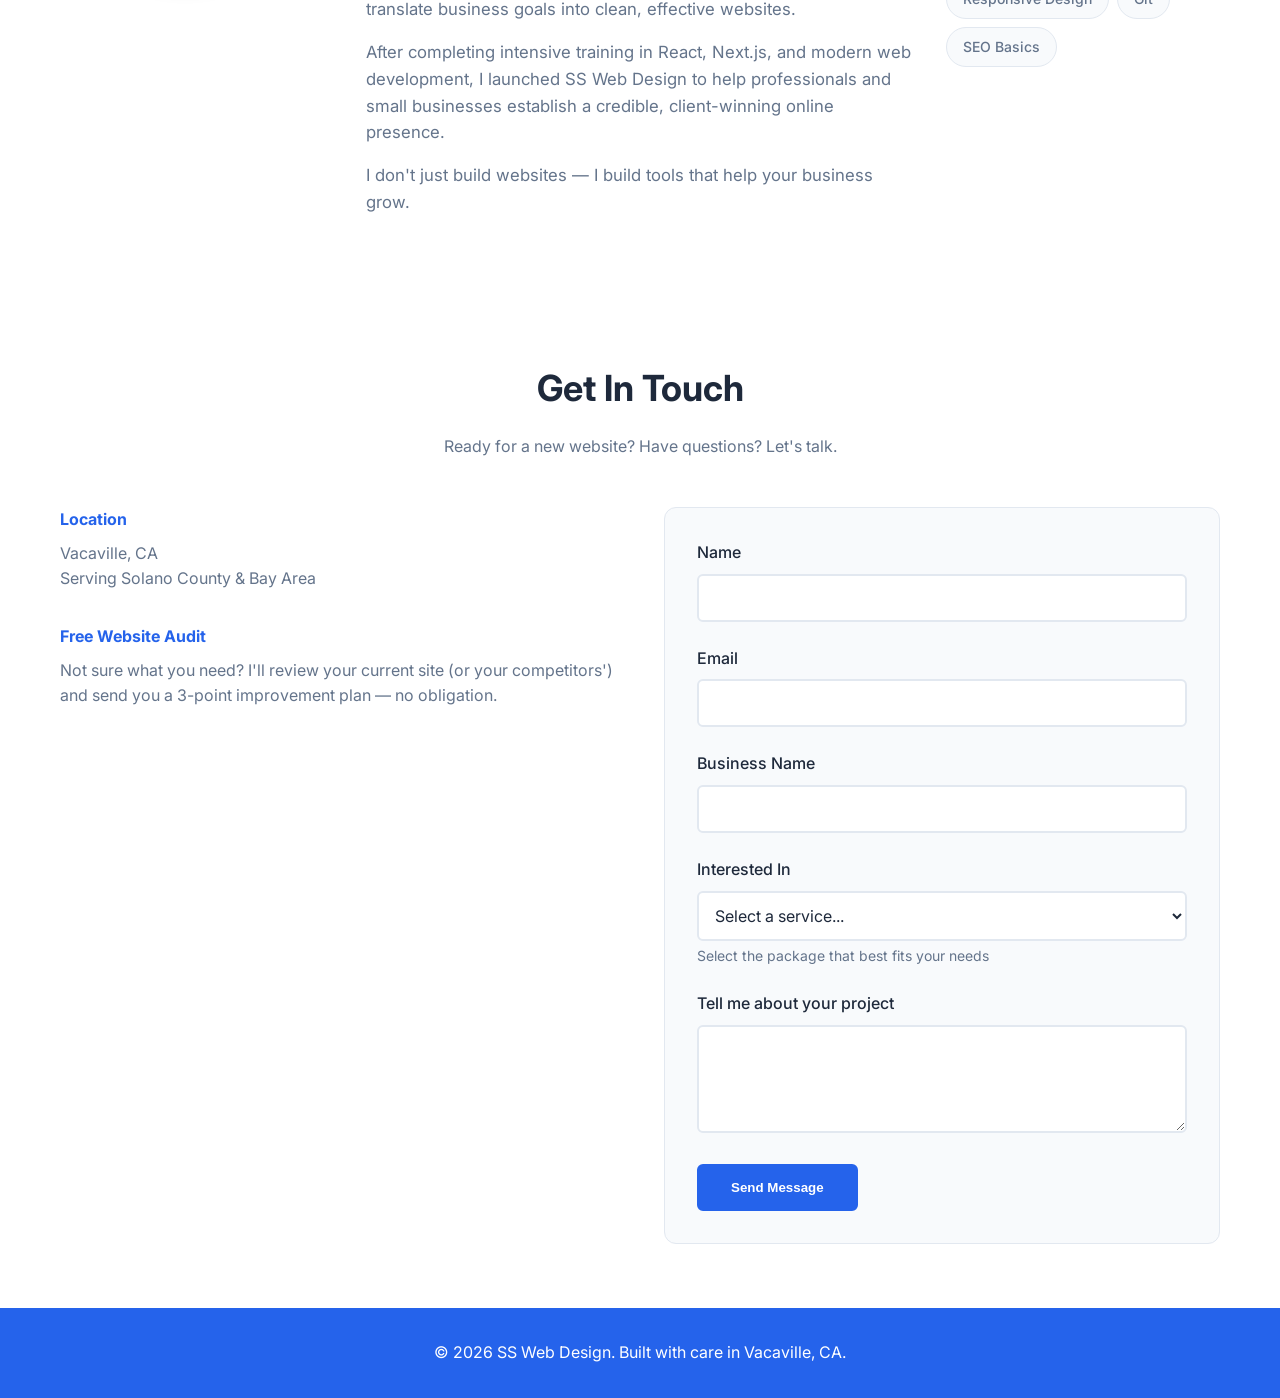
==== commit e0080bc9: "update maint and update monthly info" ====
--- a/index.html
+++ b/index.html
@@ -224,7 +224,8 @@
           <p>
             <strong>Maintenance & Updates:</strong> Available separately
             starting at $75/month. Includes security updates, content
-            changes, and priority support.
+            changes, and priority support.<br/>
+            Includes up to 1 hour of content changes per month (text swaps, photo updates, hour changes, etc.)<br/>Larger updates are quoted separately at the plan rate.
           </p>
         </div>
       </div>
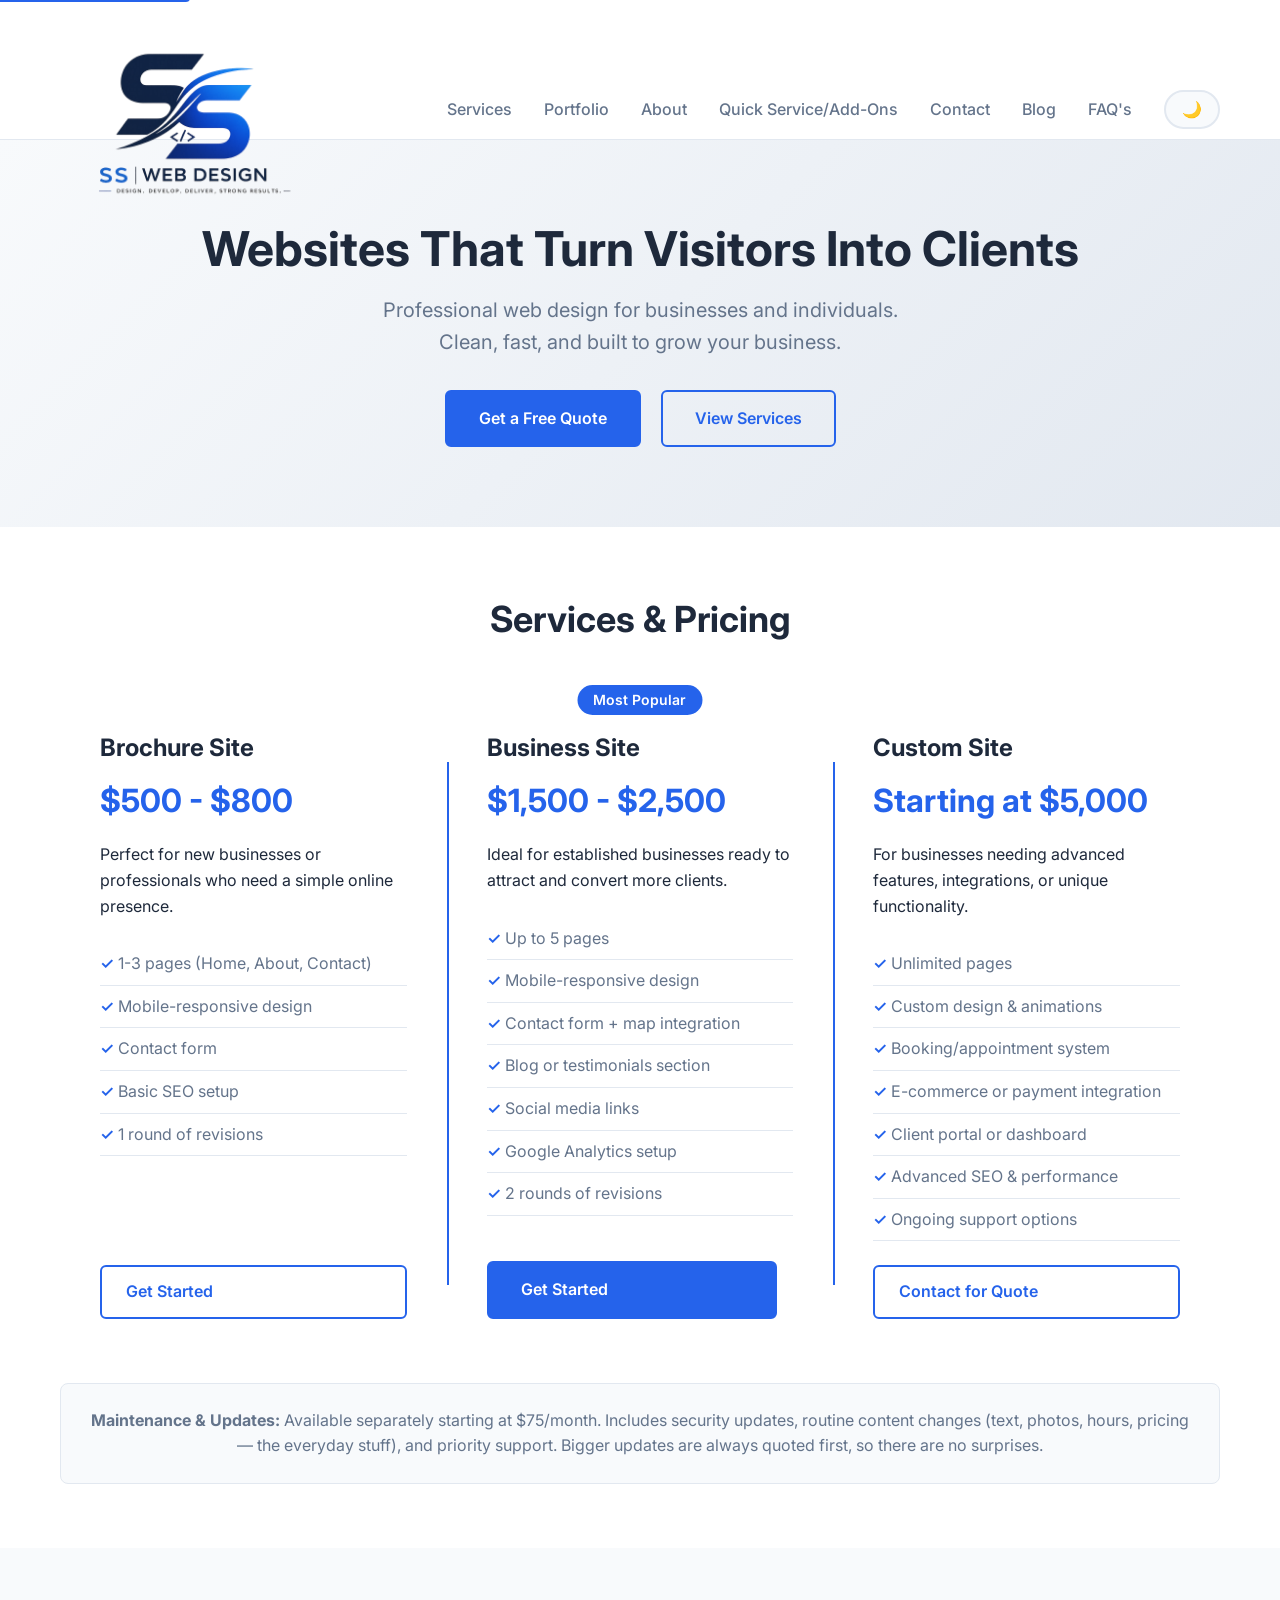
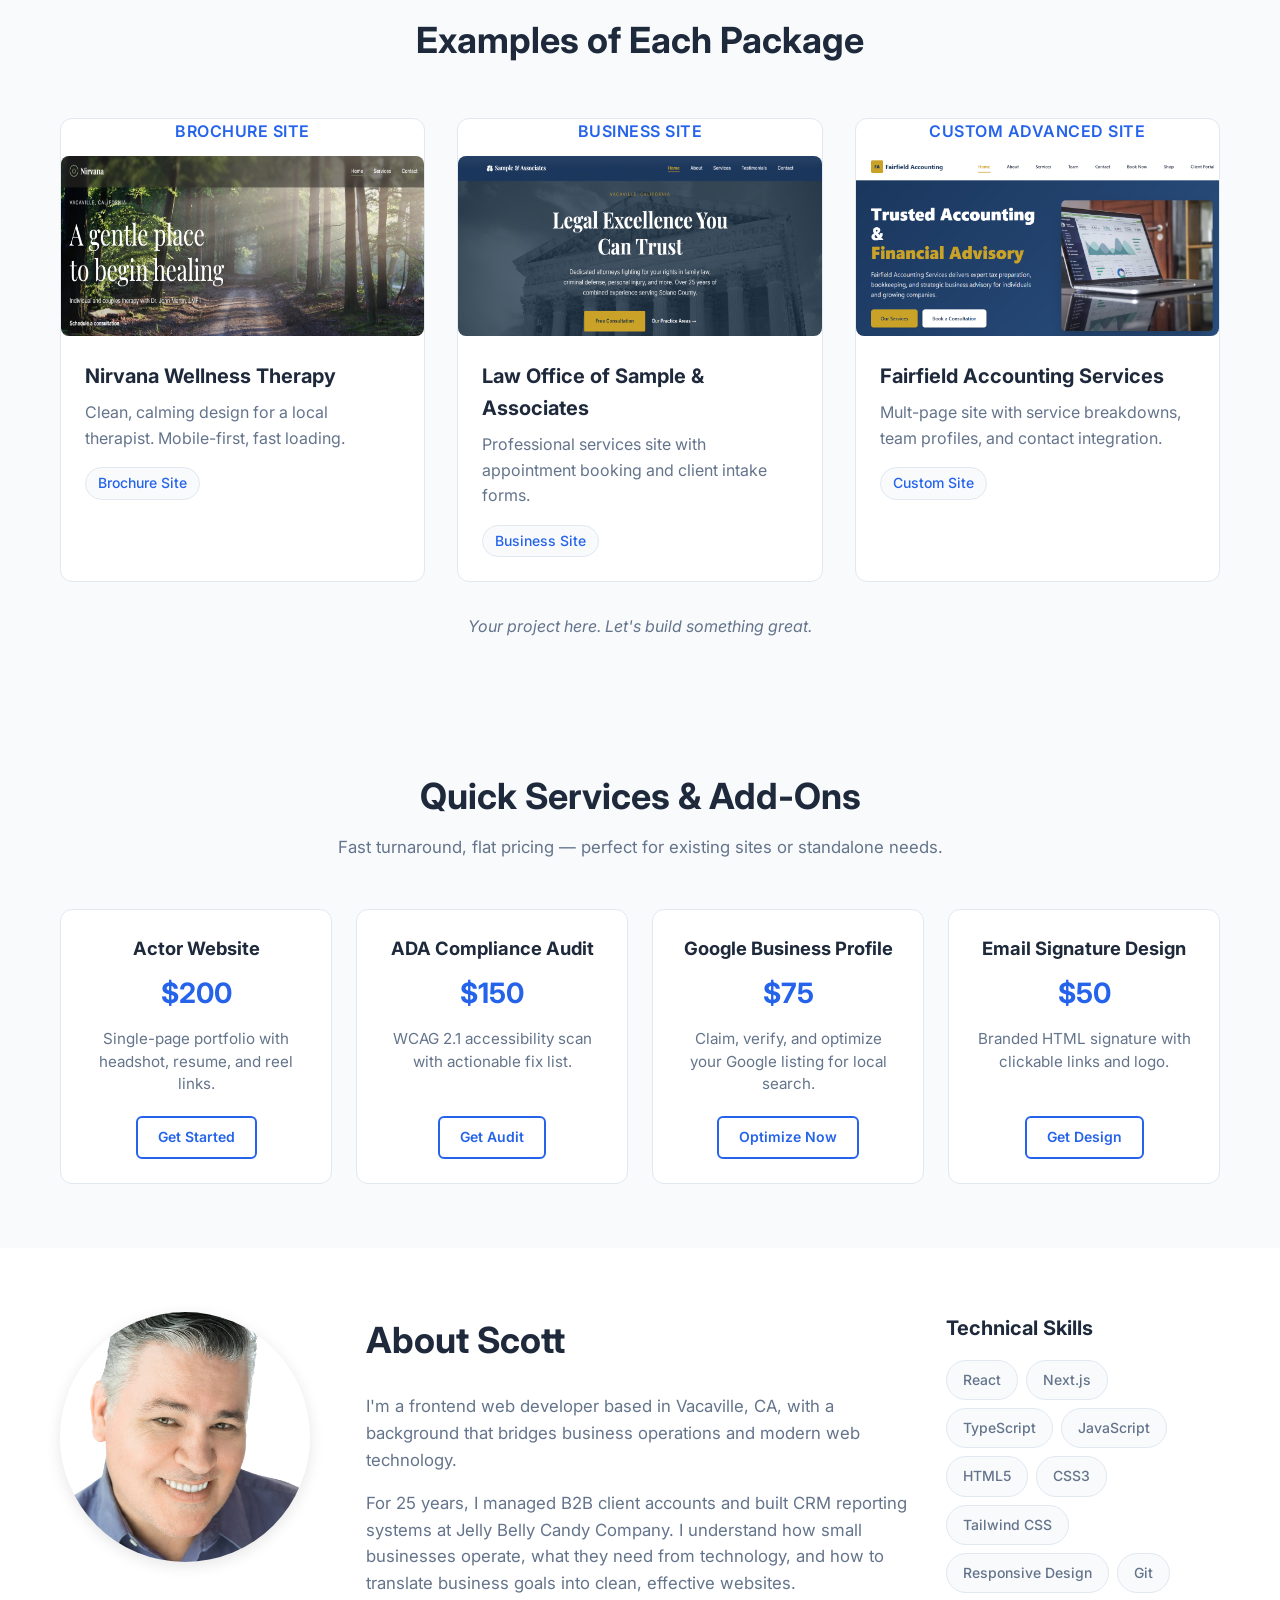
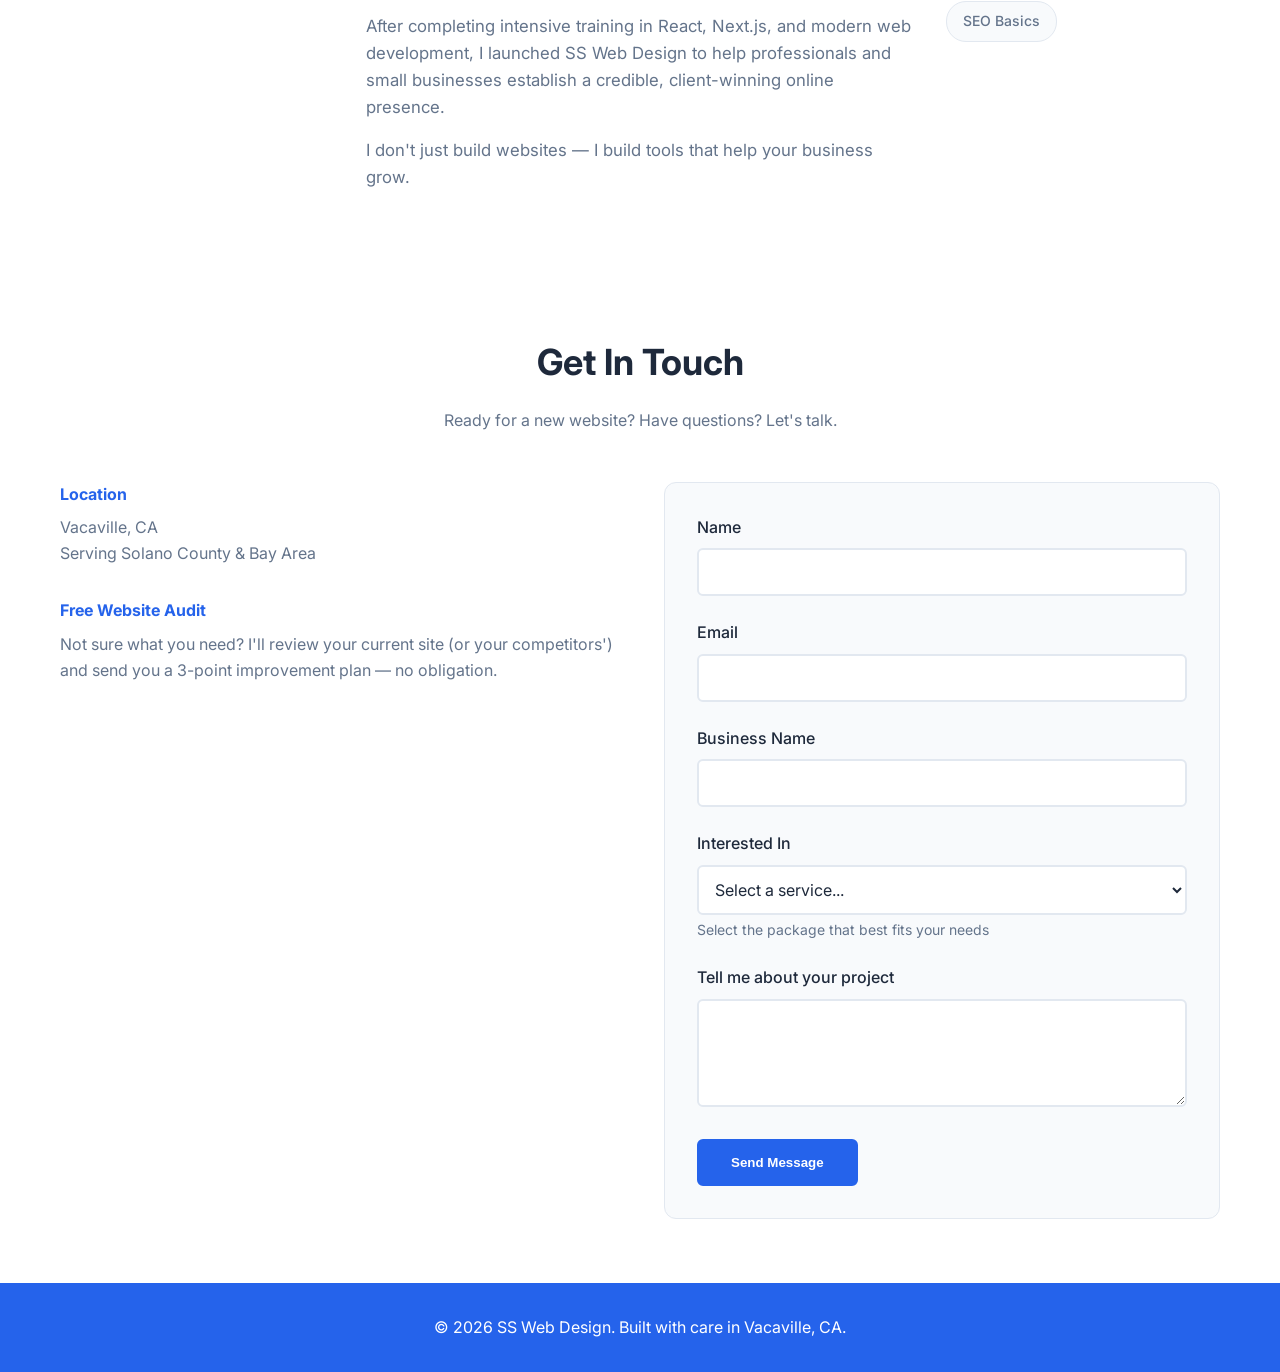
==== commit 56e5170a: "updated maint and updates text" ====
--- a/index.html
+++ b/index.html
@@ -222,10 +222,7 @@
 
         <div class="maintenance-note">
           <p>
-            <strong>Maintenance & Updates:</strong> Available separately
-            starting at $75/month. Includes security updates, content
-            changes, and priority support.<br/>
-            Includes up to 1 hour of content changes per month (text swaps, photo updates, hour changes, etc.)<br/>Larger updates are quoted separately at the plan rate.
+            <strong>Maintenance & Updates:</strong> Available separately starting at $75/month. Includes security updates, routine content changes (text, photos, hours, pricing — the everyday stuff), and priority support. Bigger updates are always quoted first, so there are no surprises.
           </p>
         </div>
       </div>
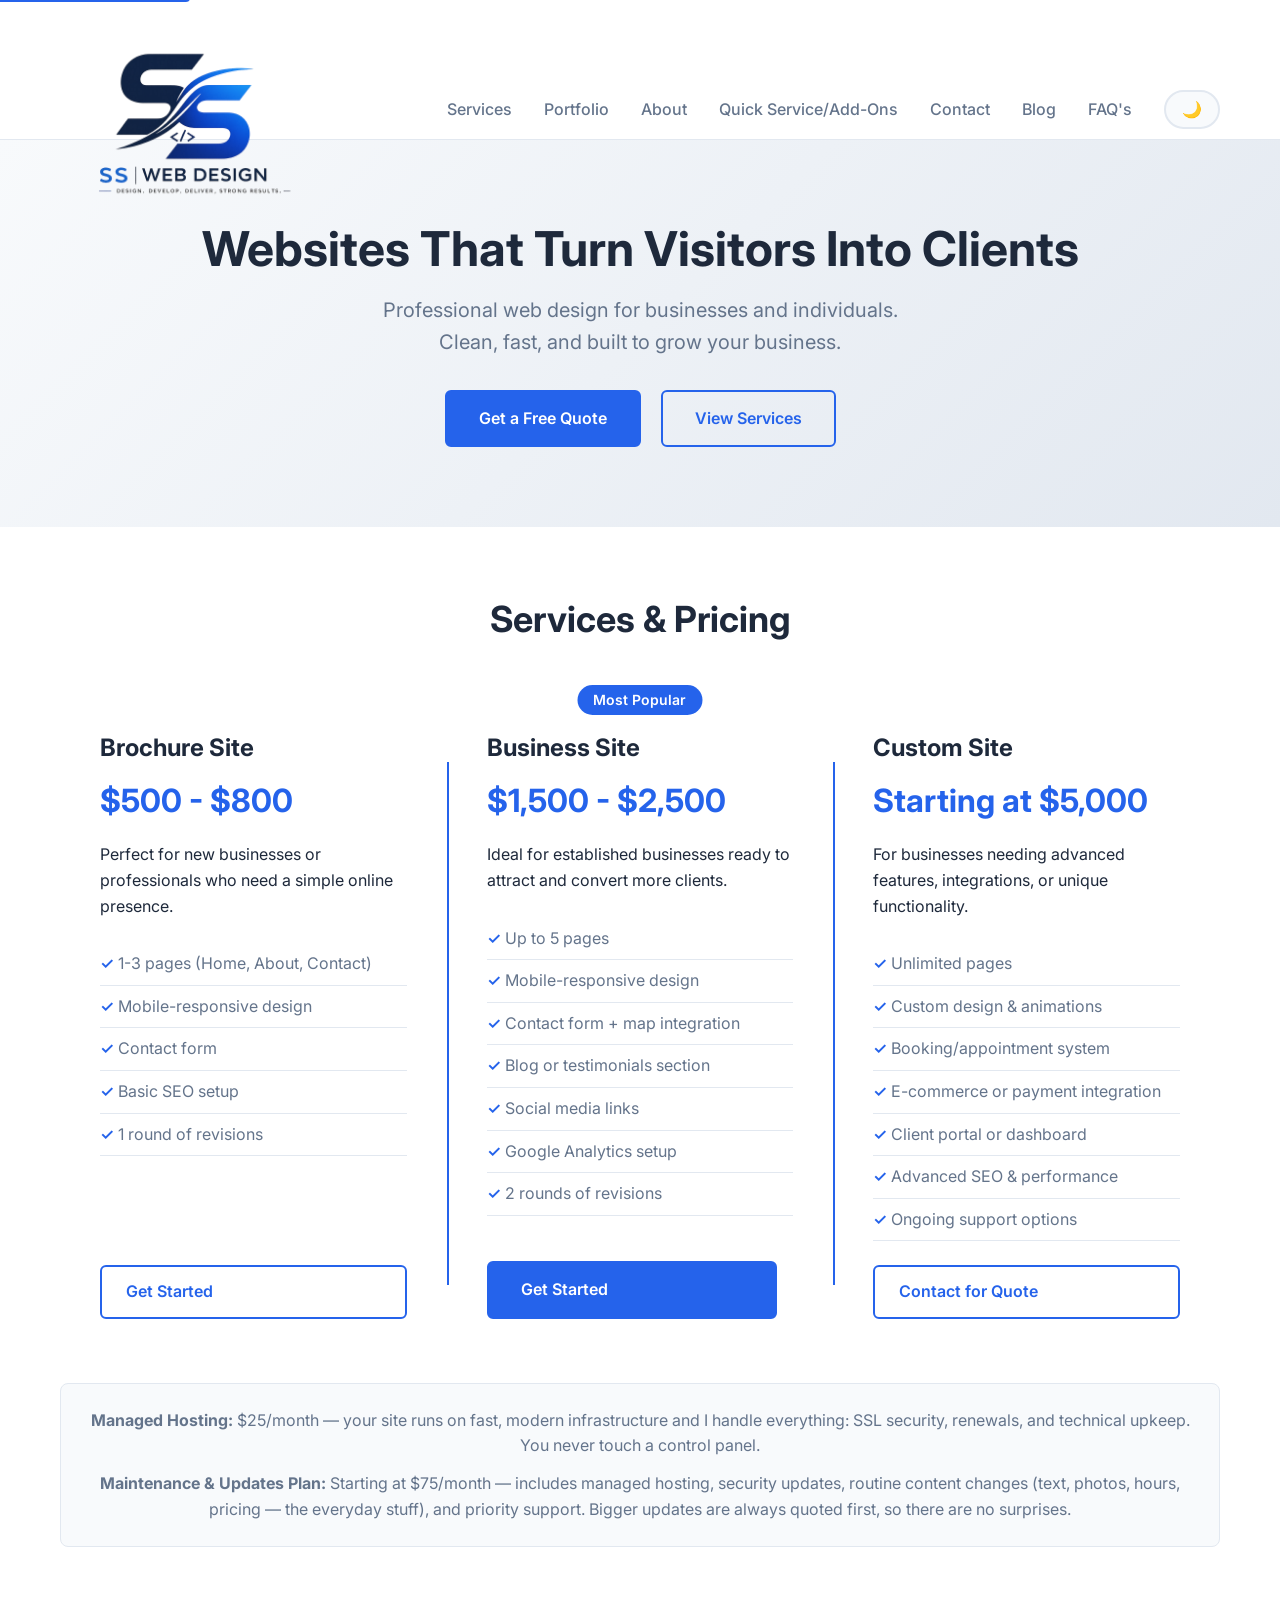
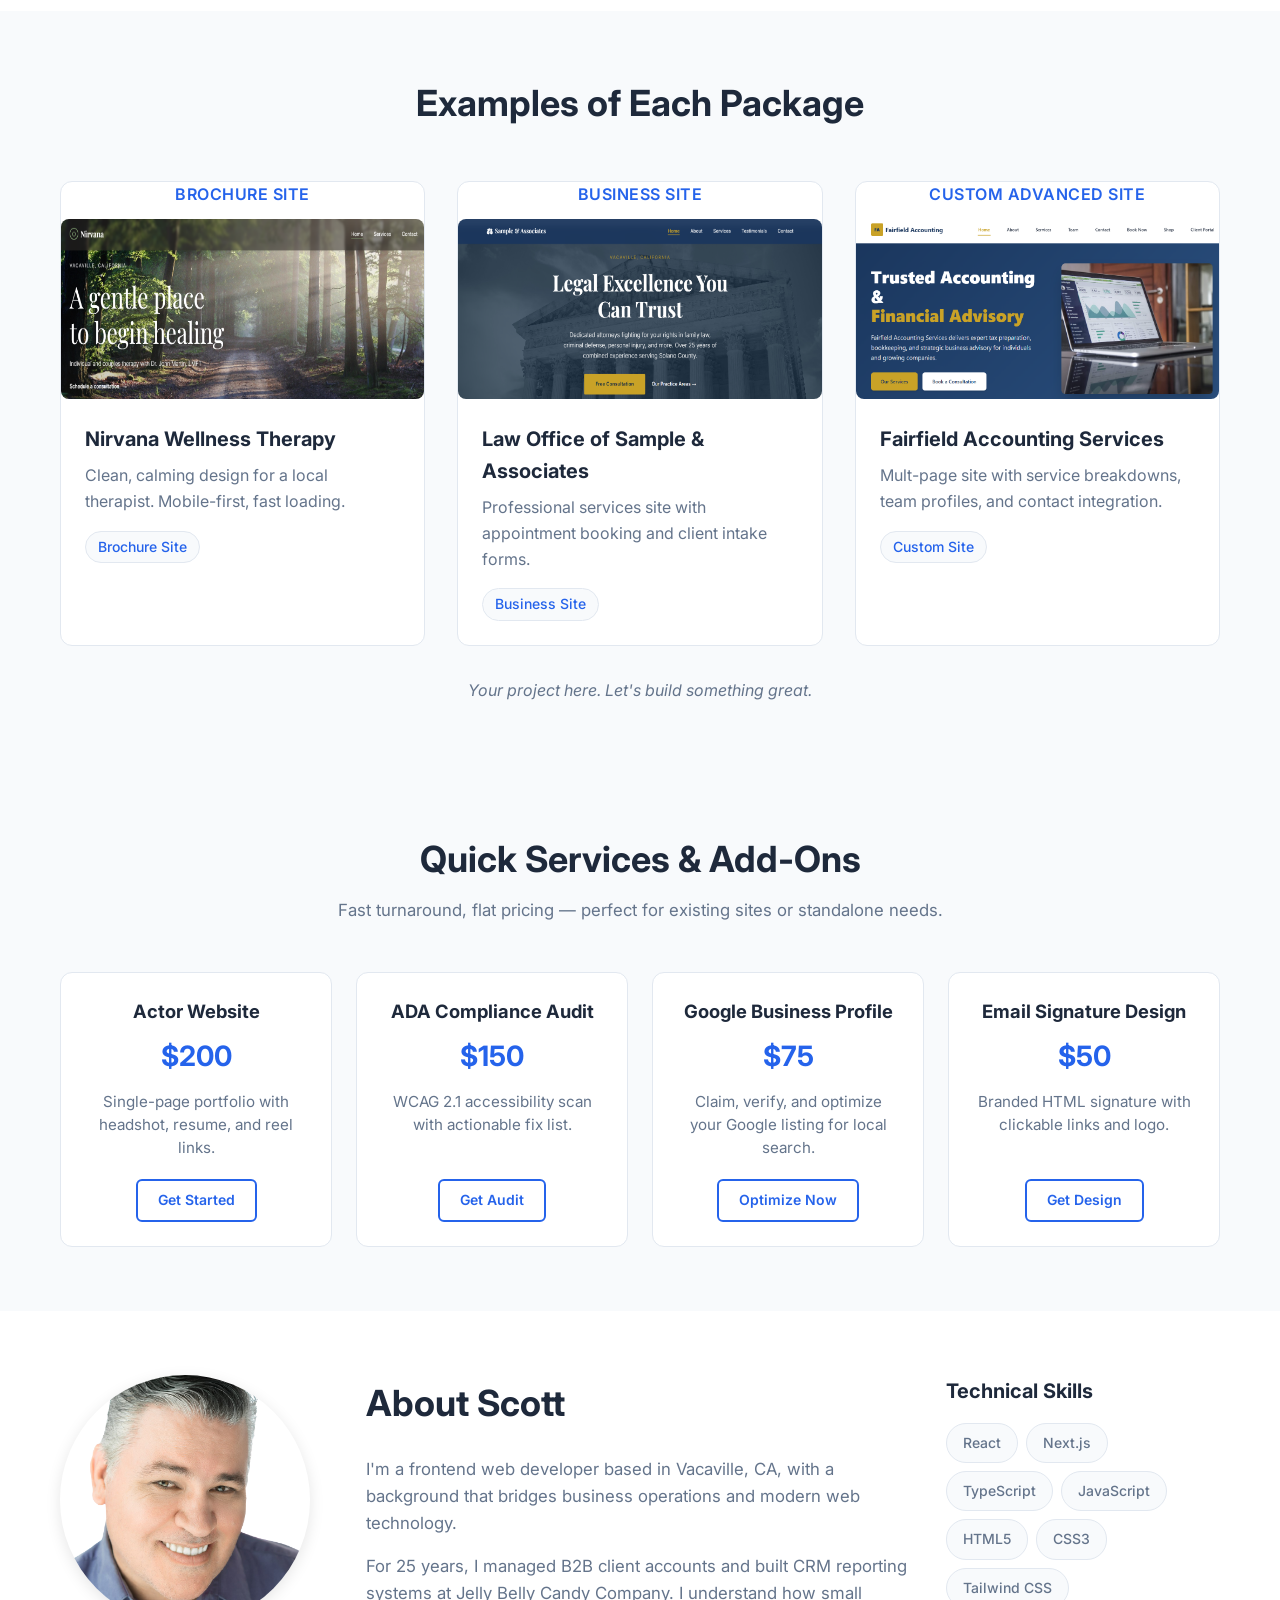
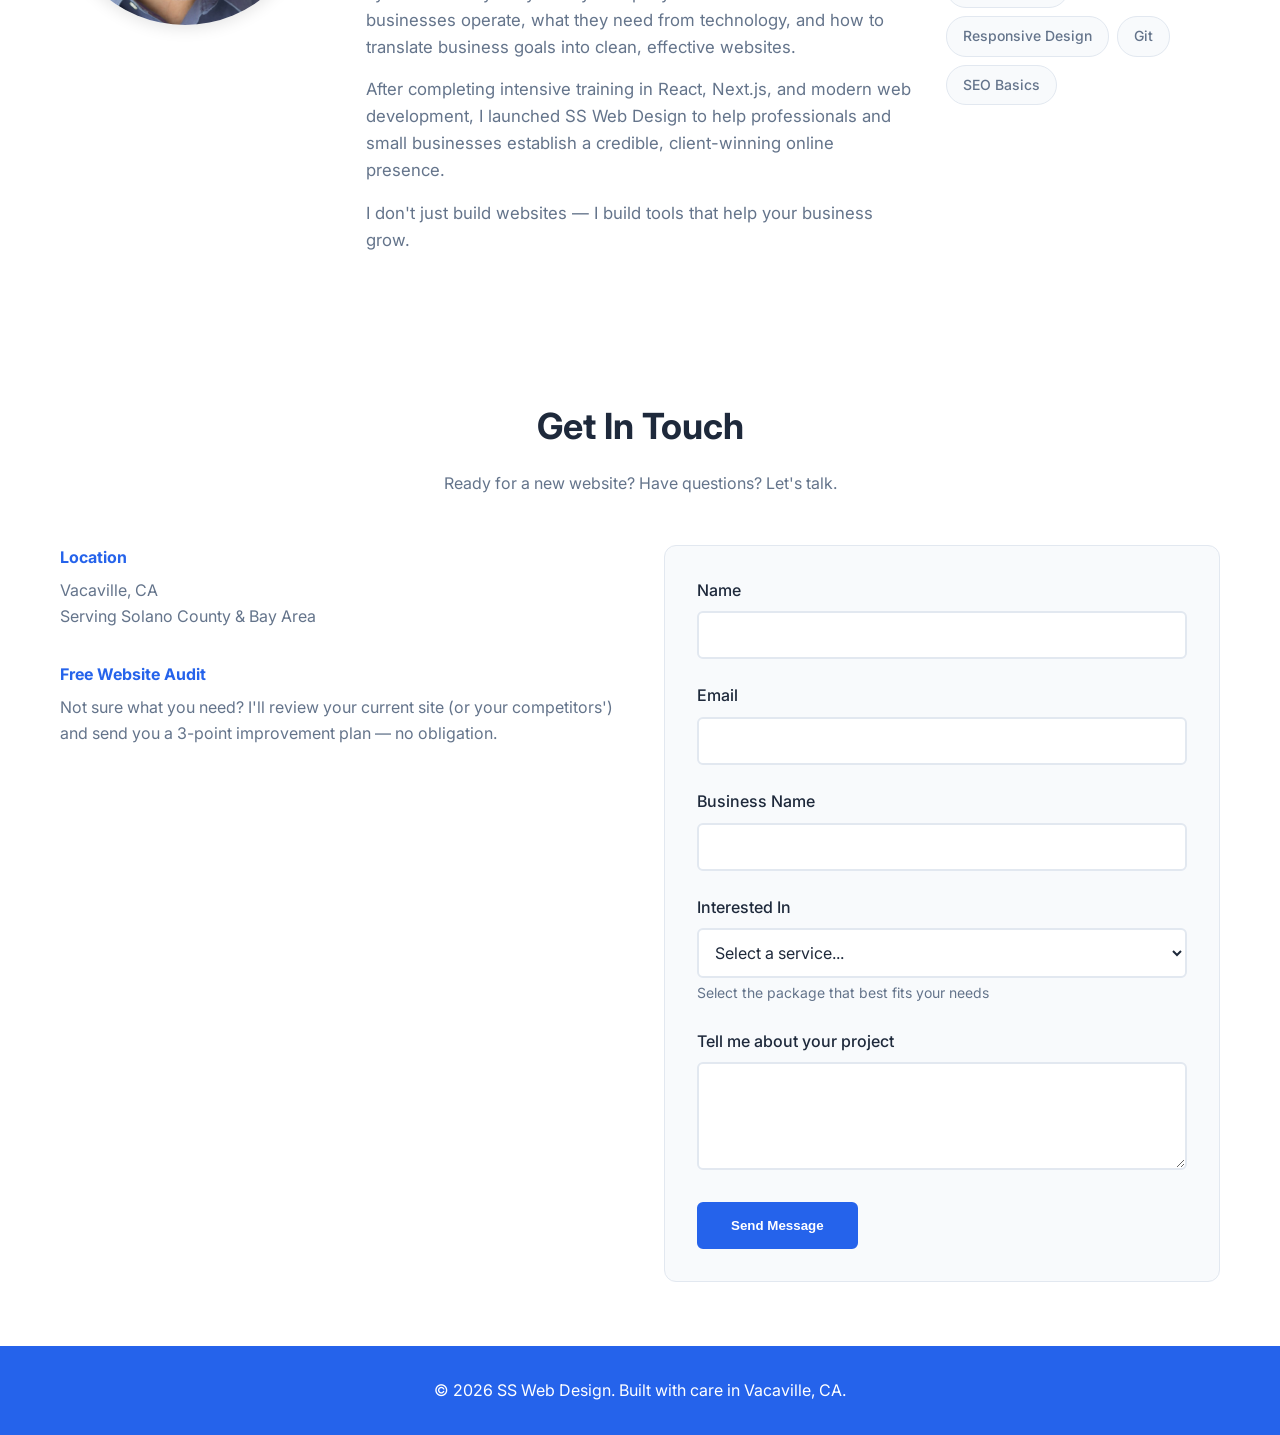
==== commit 8f902c45: "updates to services and faqs" ====
--- a/index.html
+++ b/index.html
@@ -220,9 +220,12 @@
           </div>
         </div>
 
-        <div class="maintenance-note">
+                <div class="maintenance-note">
+          <p style="margin-bottom: 0.75rem;">
+            <strong>Managed Hosting:</strong> $25/month — your site runs on fast, modern infrastructure and I handle everything: SSL security, renewals, and technical upkeep. You never touch a control panel.
+          </p>
           <p>
-            <strong>Maintenance & Updates:</strong> Available separately starting at $75/month. Includes security updates, routine content changes (text, photos, hours, pricing — the everyday stuff), and priority support. Bigger updates are always quoted first, so there are no surprises.
+            <strong>Maintenance & Updates Plan:</strong> Starting at $75/month — includes managed hosting, security updates, routine content changes (text, photos, hours, pricing — the everyday stuff), and priority support. Bigger updates are always quoted first, so there are no surprises.
           </p>
         </div>
       </div>
@@ -515,11 +518,13 @@
                 <option value="custom">Custom Site ($5,000+)</option>
                 <option value="audit">Free Website Audit</option>
                 <option value="ada">ADA Compliance Audit ($150)</option>
-                <option value="actor">Actor Website ($100)</option>
+                <option value="actor">Actor Website ($200)</option>
                 <option value="google-business">
                   Google Business Profile ($75)
                 </option>
-                <option value="email-sig">Email Signature ($50)</option>                
+                                <option value="email-sig">Email Signature ($50)</option>
+                <option value="hosting">Managed Hosting ($25/month)</option>
+                <option value="maintenance">Maintenance & Updates Plan ($75/month)</option>
                 <option value="other">Something Else</option>
               </select>
               <small id="service-help" class="form-help"
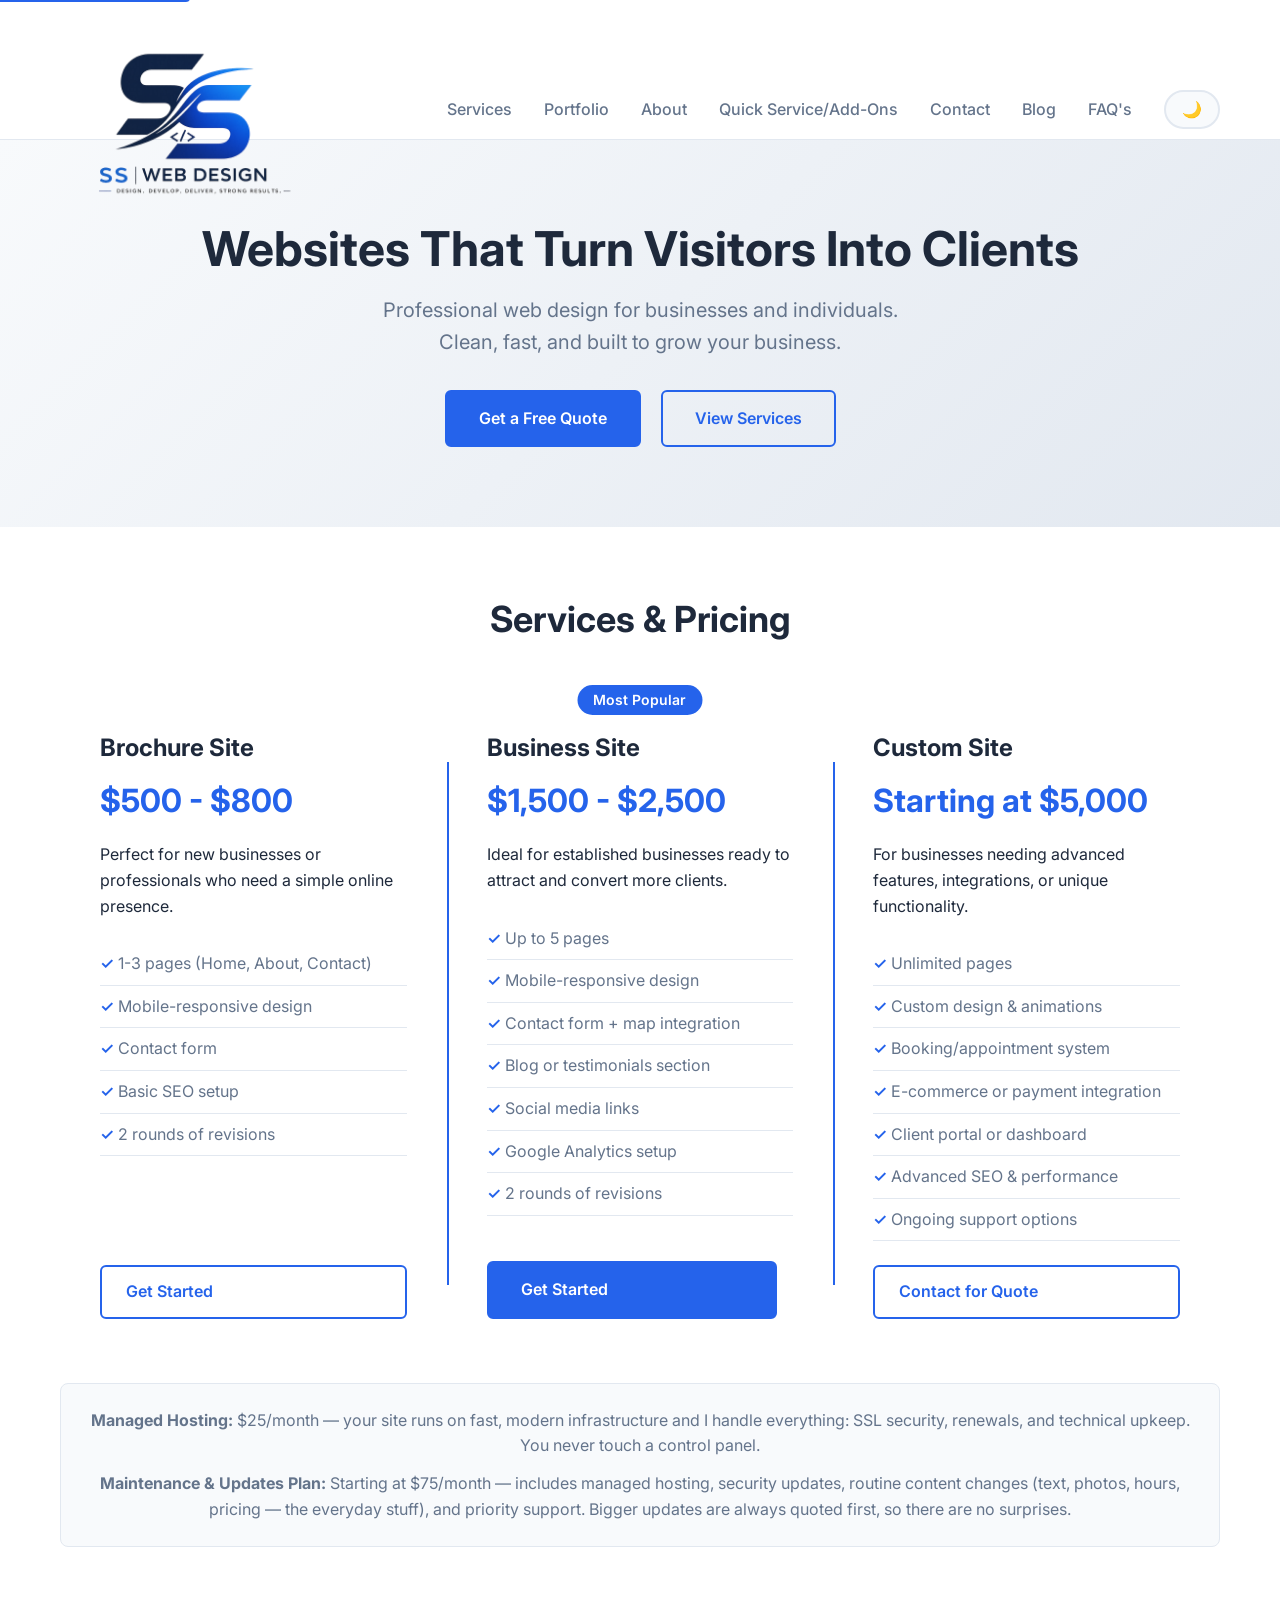
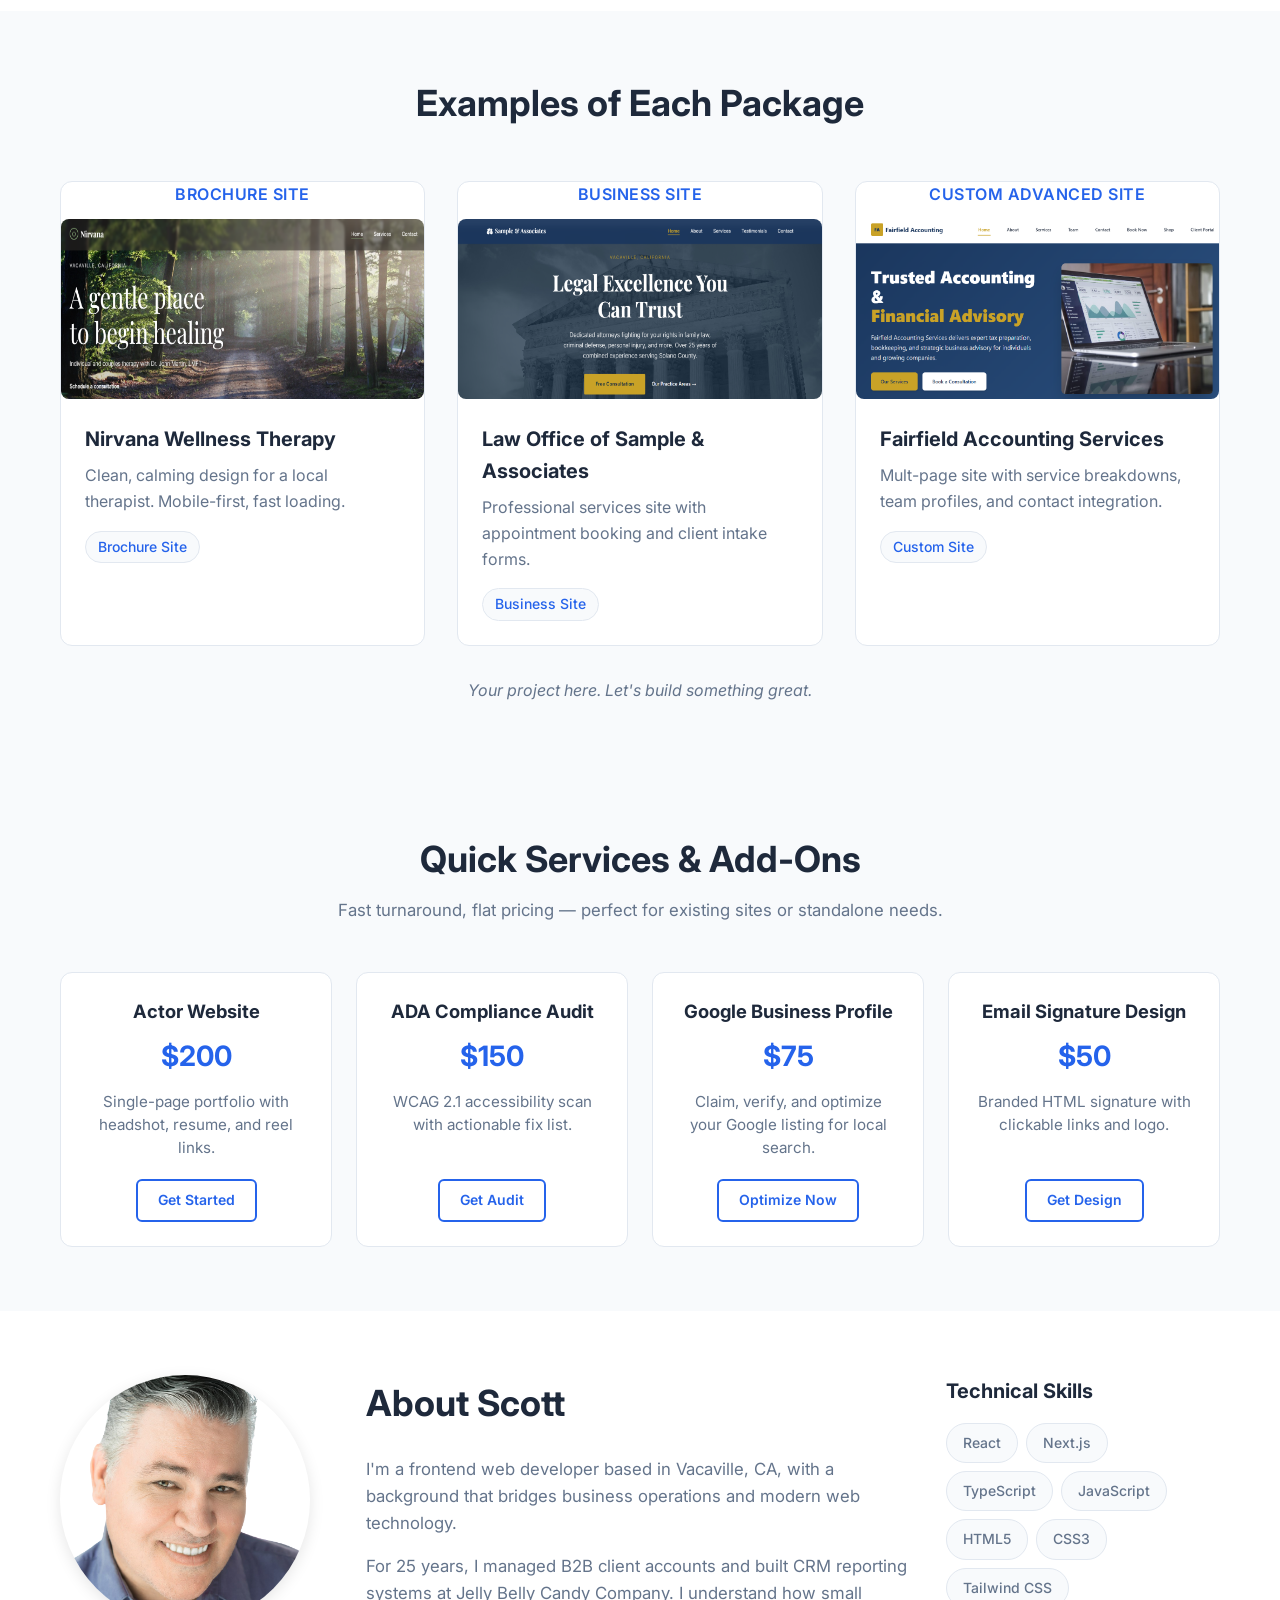
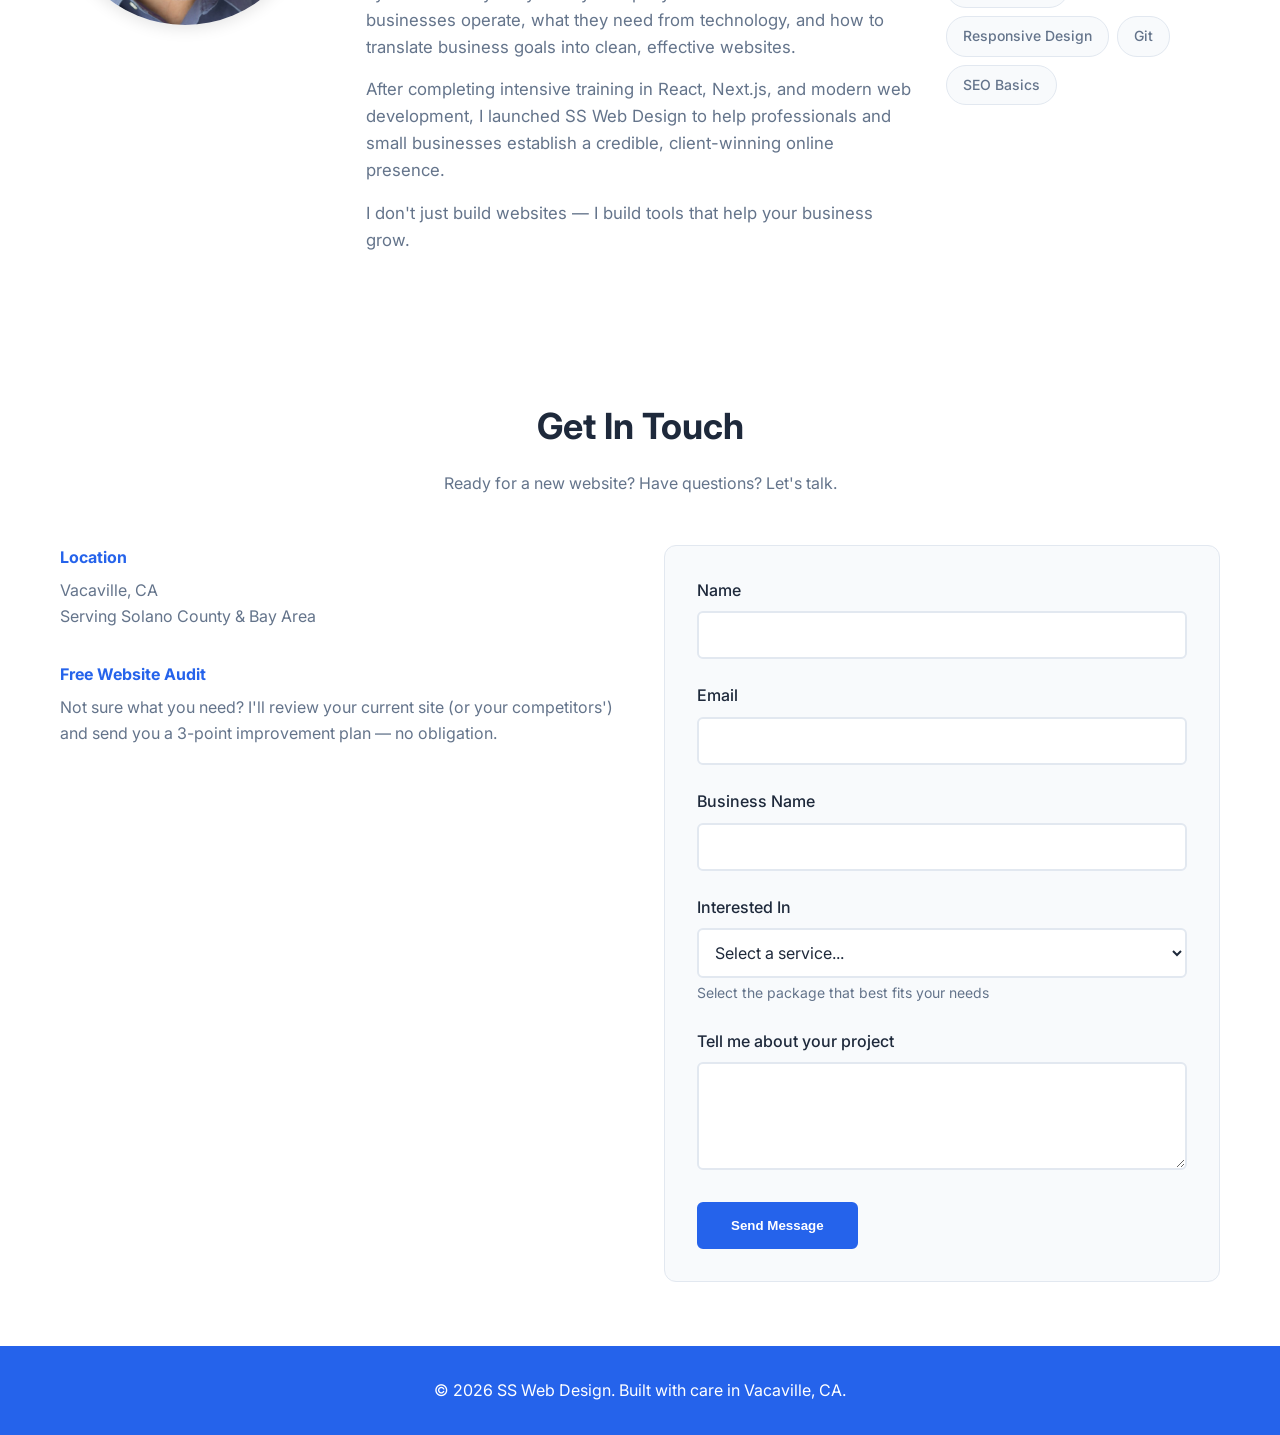
==== commit 9608ab03: "updated tier" ====
--- a/index.html
+++ b/index.html
@@ -175,7 +175,7 @@
               <li>Mobile-responsive design</li>
               <li>Contact form</li>
               <li>Basic SEO setup</li>
-              <li>1 round of revisions</li>
+              <li>2 rounds of revisions</li>
             </ul>
             <a href="#contact" class="btn-outline">Get Started</a>
           </div>
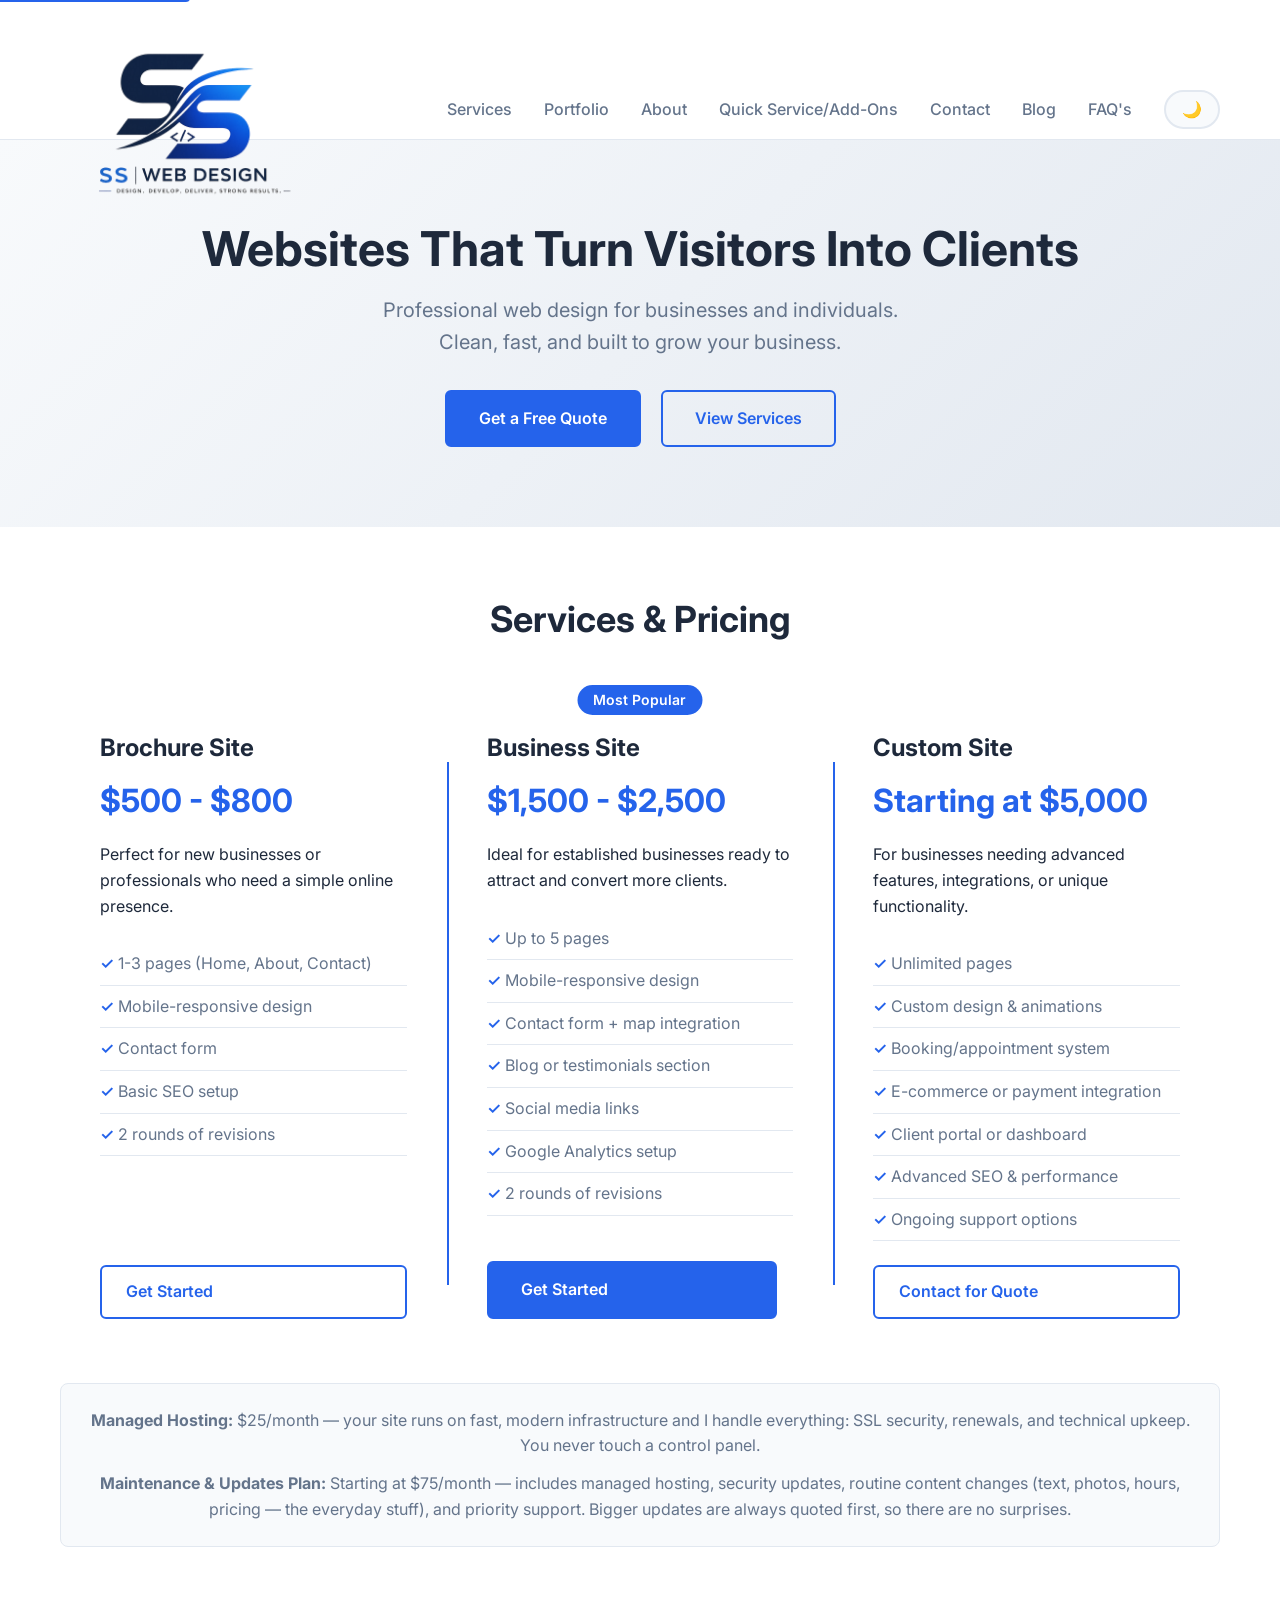
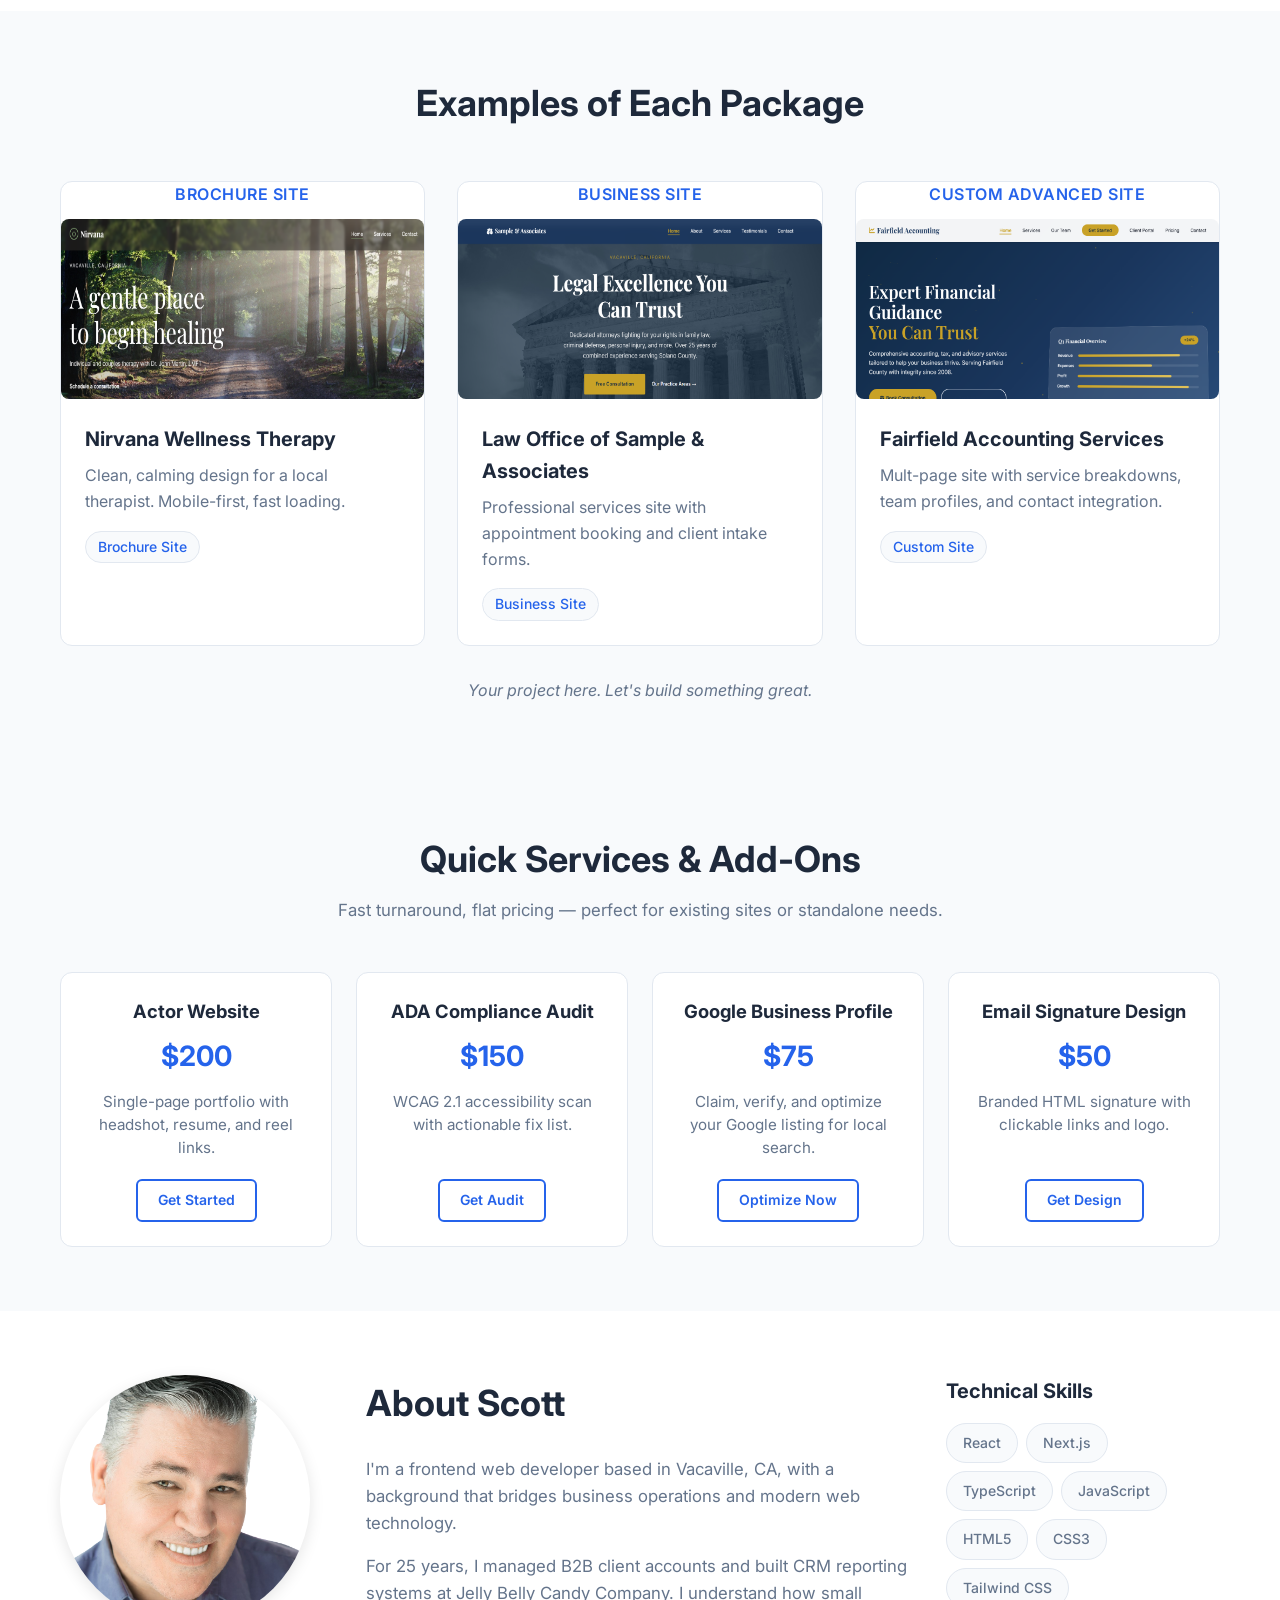
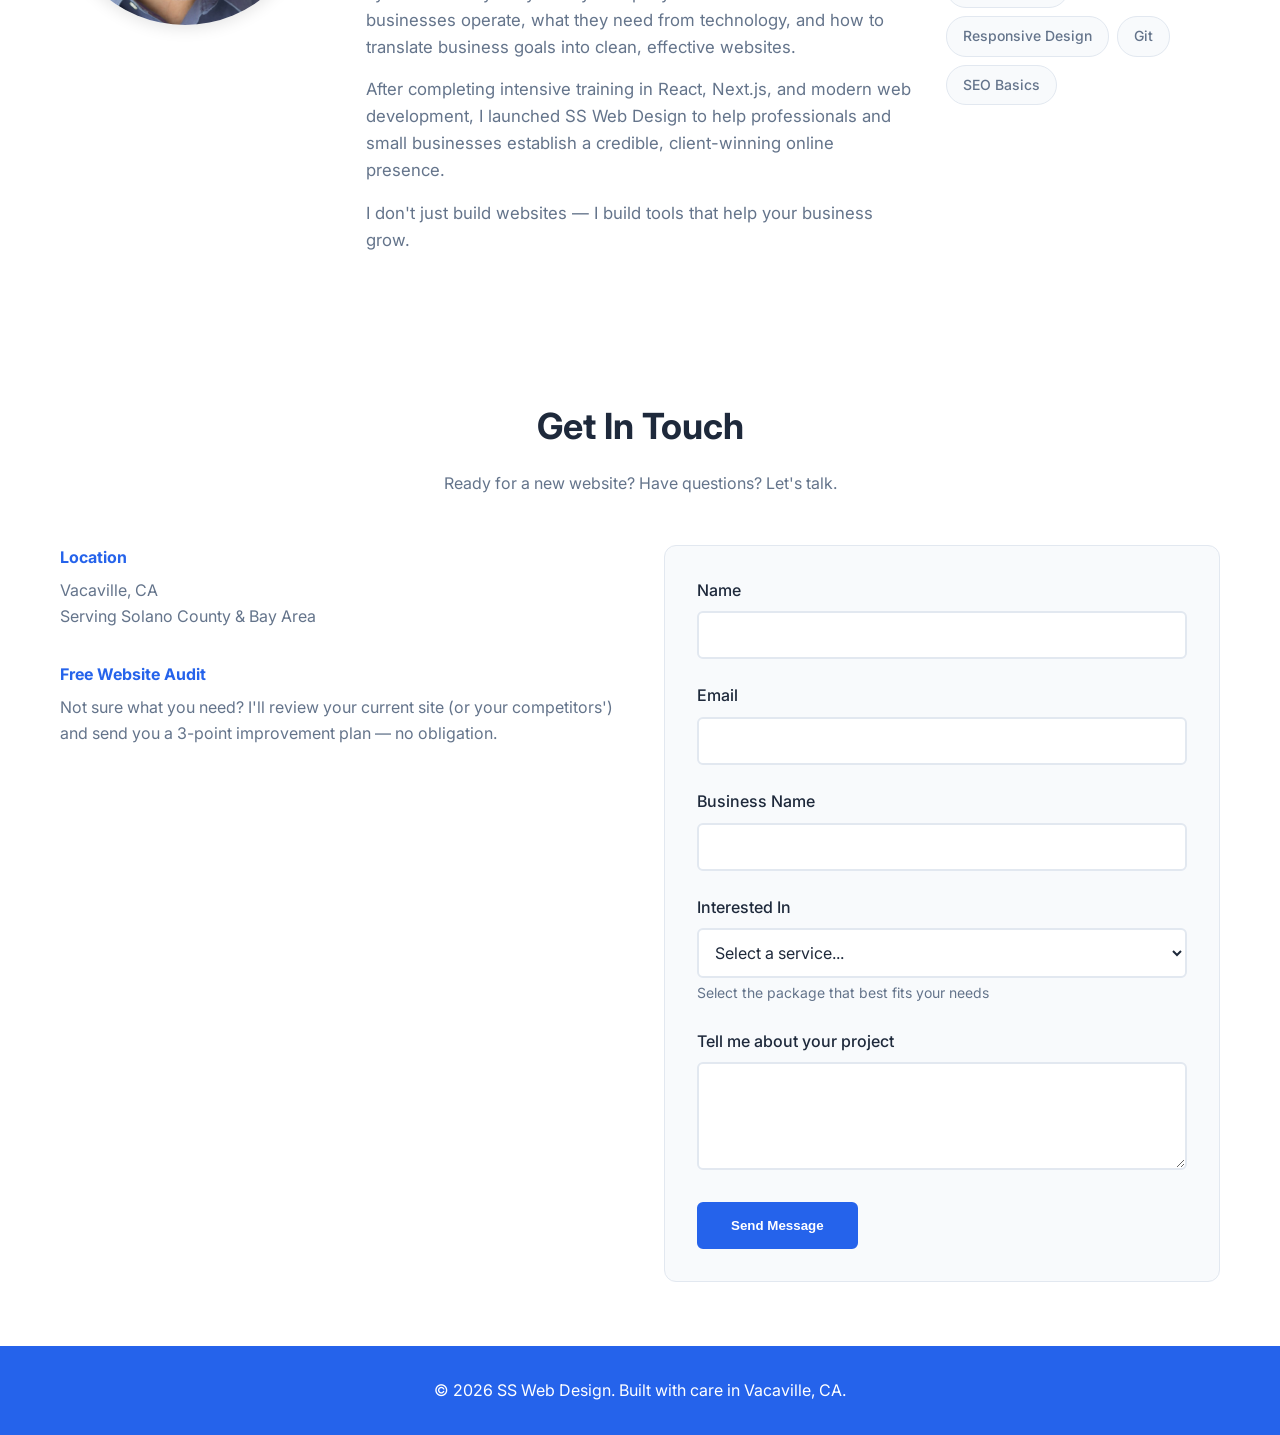
==== commit 186cddac: "updated fairfield accounting preview image" ====
--- a/index.html
+++ b/index.html
@@ -430,7 +430,8 @@
       </div>
     </section>
 
-    <!-- Testimonials -->
+
+    <!-- Testimonials
     <section class="testimonials">
       <div class="container">
         <h2>What Clients Say</h2>
@@ -454,7 +455,7 @@
           </div>
         </div>
       </div>
-    </section>
+    </section> -->
 
     <!-- Contact Section -->
     <section id="contact" class="contact">
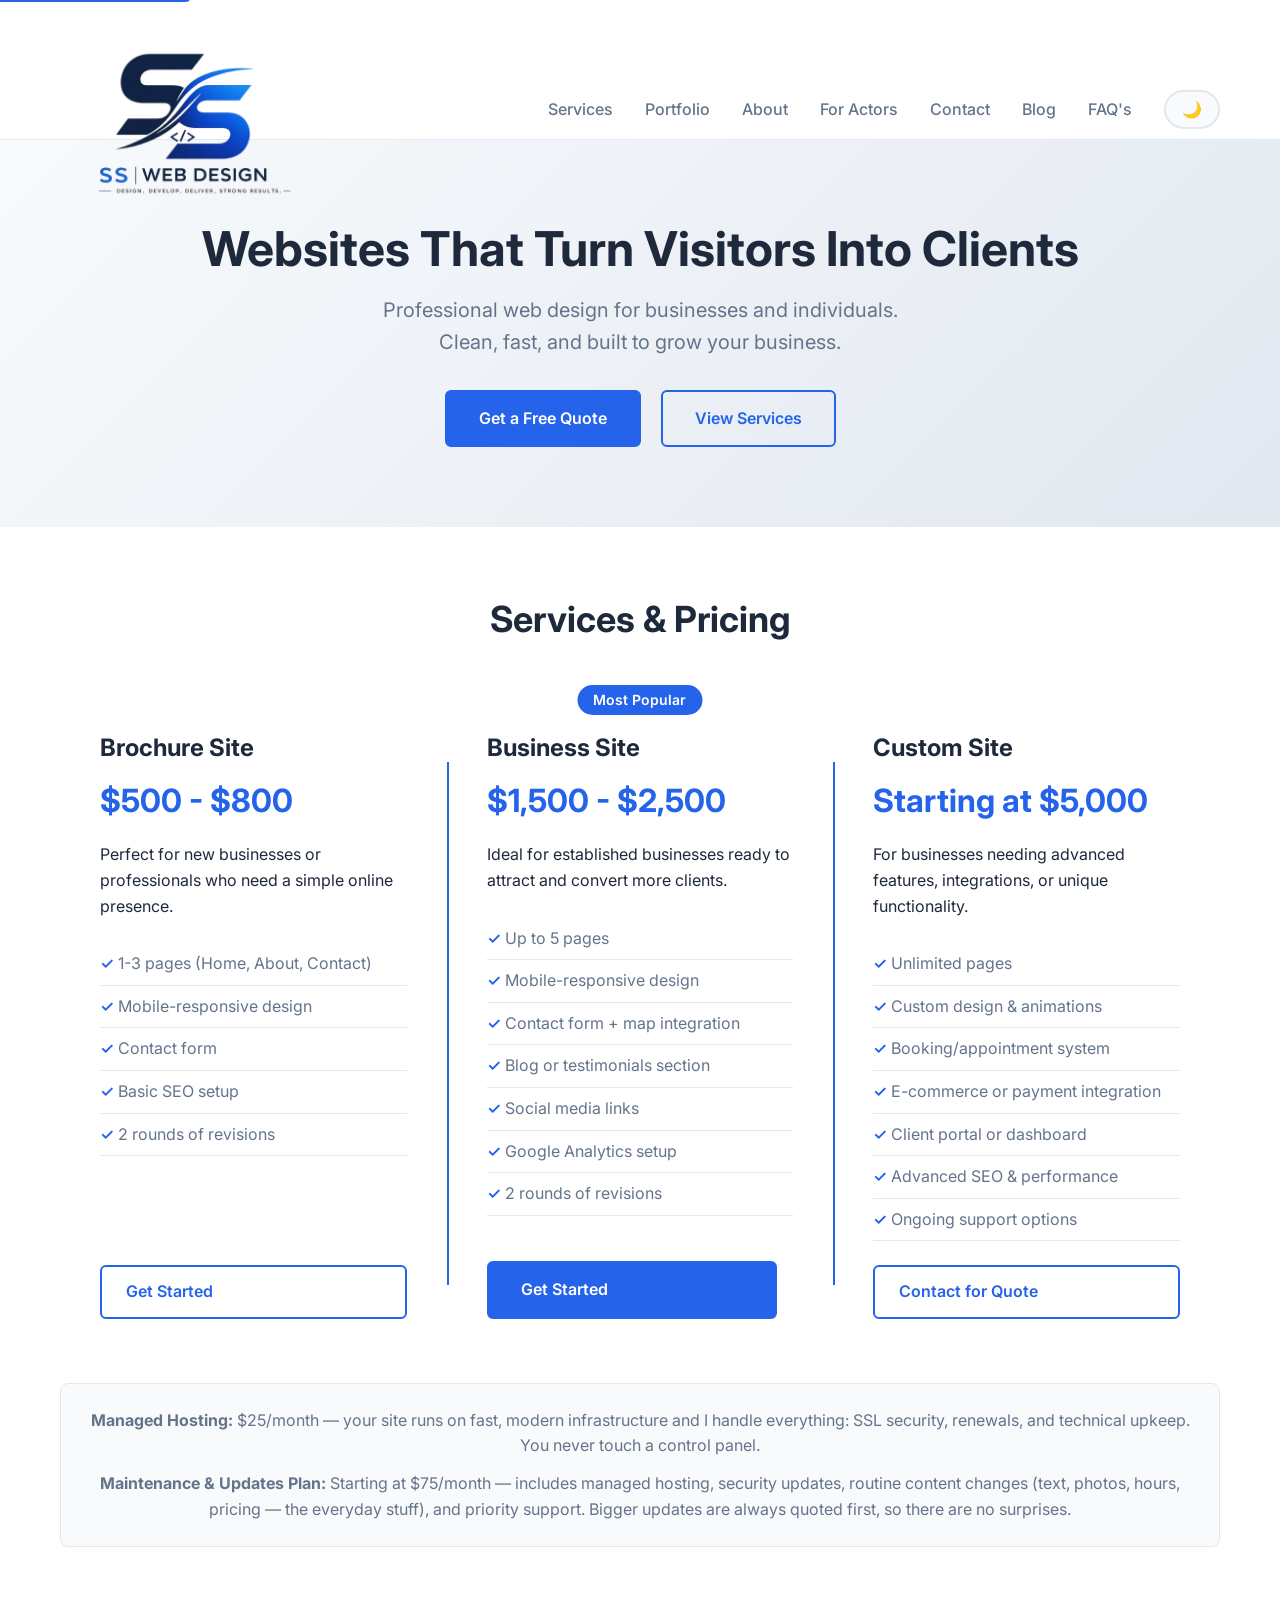
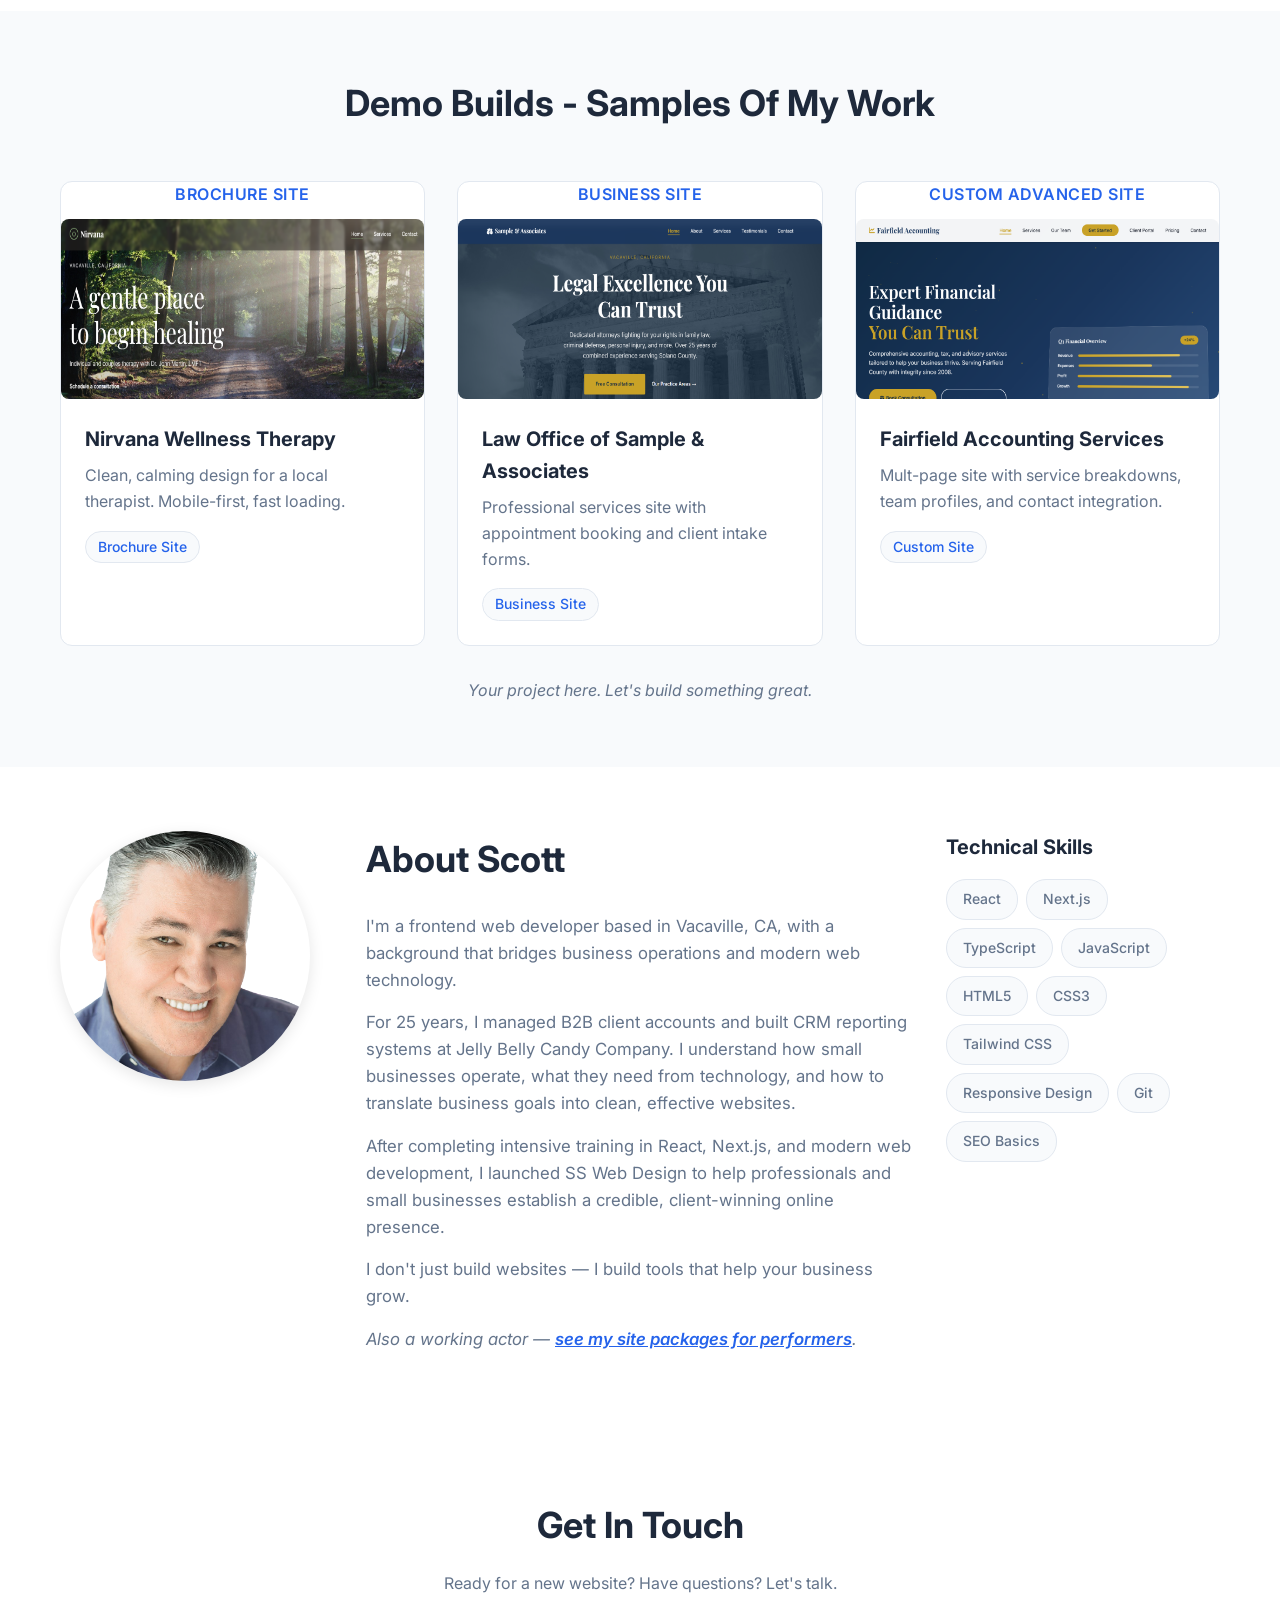
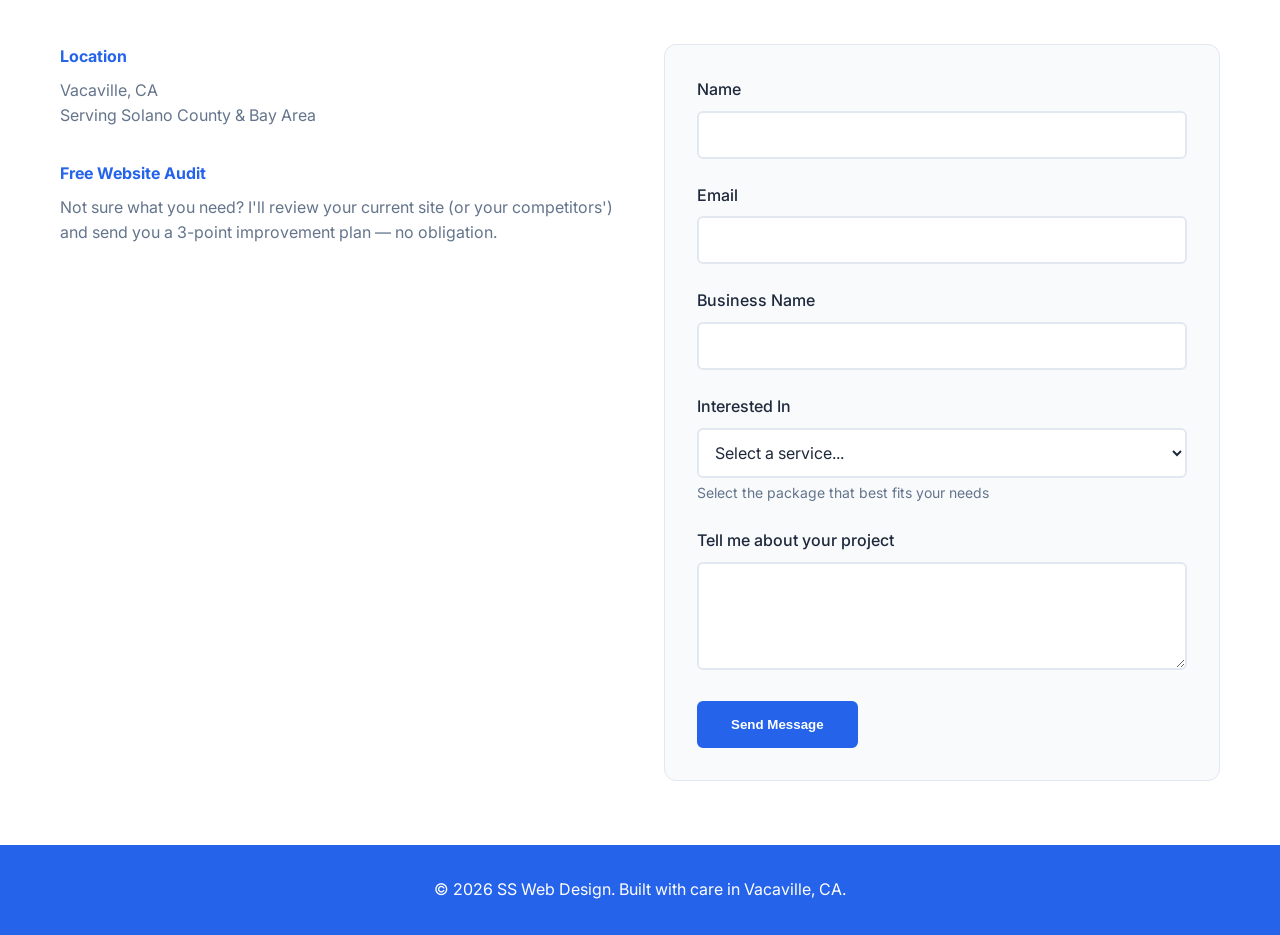
==== commit 152dc068: "updated site" ====
--- a/index.html
+++ b/index.html
@@ -1,7 +1,6 @@
 <!doctype html>
 <html lang="en" data-theme="light">
   <head>
-    <head>
       <meta charset="UTF-8" />
       <meta name="viewport" content="width=device-width, initial-scale=1.0" />
       <title>SS Web Design | Professional Websites for Local Businesses</title>
@@ -89,7 +88,6 @@
         href="https://fonts.googleapis.com/css2?family=Inter:wght@400;500;600;700&display=swap"
         rel="stylesheet"
       />
-    </head>
   </head>
   <body>
     <a href="#main-content" class="skip-link">Skip to main content</a>
@@ -126,11 +124,11 @@
           <li><a href="#services">Services</a></li>
           <li><a href="#portfolio">Portfolio</a></li>
           <li><a href="#about">About</a></li>
-          <li><a href="#addons">Quick Service/Add-Ons</a></li>
+          <li><a href="actors.html">For Actors</a></li>
           <li><a href="#contact">Contact</a></li>
           <li><a href="blog.html">Blog</a></li>
           <li><a href="faqs.html">FAQ's</a></li>
-          
+
           <li>
             <button
               class="theme-toggle"
@@ -234,7 +232,7 @@
    <!-- Portfolio Section -->
     <section id="portfolio" class="portfolio">
       <div class="container">
-        <h2>Examples of Each Package</h2>
+        <h2>Demo Builds - Samples Of My Work</h2>
         <div class="portfolio-grid">
           <div class="portfolio-item">
             <h4 class="portfolio-package-title">Brochure Site</h4>
@@ -327,55 +325,7 @@
           Your project here. Let's build something great.
         </p>
       </div>
-    </section>
-
-        <!-- Add-On Services Section -->
-    <section id="addons" class="addons">
-      <div class="container">
-        <h2>Quick Services & Add-Ons</h2>
-        <p class="addons-intro">
-          Fast turnaround, flat pricing — perfect for existing sites or
-          standalone needs.
-        </p>
-
-        <div class="addons-grid">
-
-           <div class="addon-card">
-            <h3>Actor Website</h3>
-            <div class="addon-price">$200</div>
-            <p>Single-page portfolio with headshot, resume, and reel links.</p>
-            <a href="#contact" class="btn-outline">Get Started</a>
-          </div>
-          
-          <div class="addon-card">
-            <h3>ADA Compliance Audit</h3>
-            <div class="addon-price">$150</div>
-            <p>WCAG 2.1 accessibility scan with actionable fix list.</p>
-            <a href="#contact" class="btn-outline">Get Audit</a>
-          </div>
-
-         
-
-          <div class="addon-card">
-            <h3>Google Business Profile</h3>
-            <div class="addon-price">$75</div>
-            <p>
-              Claim, verify, and optimize your Google listing for local search.
-            </p>
-            <a href="#contact" class="btn-outline">Optimize Now</a>
-          </div>
-
-          <div class="addon-card">
-            <h3>Email Signature Design</h3>
-            <div class="addon-price">$50</div>
-            <p>Branded HTML signature with clickable links and logo.</p>
-            <a href="#contact" class="btn-outline">Get Design</a>
-          </div>
-
-          
-        </div>
-      </div>
-    </section>
+    </section>     
 
     <!-- About Section -->
     <section id="about" class="about">
@@ -409,6 +359,9 @@
             <p>
               I don't just build websites — I build tools that help your
               business grow.
+            </p>
+            <p class="about-note">
+              <em>Also a working actor — <a href="actors.html">see my site packages for performers</a>.</em>
             </p>
           </div>
           <div class="about-skills">
@@ -516,14 +469,8 @@
                 <option value="">Select a service...</option>
                 <option value="brochure">Brochure Site ($500-$800)</option>
                 <option value="business">Business Site ($1,500-$2,500)</option>
-                <option value="custom">Custom Site ($5,000+)</option>
-                <option value="audit">Free Website Audit</option>
-                <option value="ada">ADA Compliance Audit ($150)</option>
+                <option value="custom">Custom Site ($5,000+)</option>                
                 <option value="actor">Actor Website ($200)</option>
-                <option value="google-business">
-                  Google Business Profile ($75)
-                </option>
-                                <option value="email-sig">Email Signature ($50)</option>
                 <option value="hosting">Managed Hosting ($25/month)</option>
                 <option value="maintenance">Maintenance & Updates Plan ($75/month)</option>
                 <option value="other">Something Else</option>
@@ -563,4 +510,4 @@
 
     <script src="script.js"></script>
   </body>
-</html>
+</html>
--- a/styles.css
+++ b/styles.css
@@ -937,3 +937,74 @@
         grid-template-columns: 1fr;
     }
 }
+
+/* ==========================================================
+   Additions for actors.html — appended, nothing above changed
+   ========================================================== */
+
+/* Link inside the About Scott "also a working actor" line */
+.about-note a {
+    color: var(--accent);
+    font-weight: 600;
+    text-decoration: underline;
+}
+
+.about-note a:hover {
+    color: var(--accent-hover);
+}
+
+/* Single centered card for the one-package actors.html services grid */
+.actor-package-grid {
+    grid-template-columns: 1fr;
+    max-width: 480px;
+    margin: 0 auto;
+}
+
+/* Reset the 3-card divider rules so they don't apply to the single card */
+.actor-package-grid .service-card:nth-child(1),
+.actor-package-grid .service-card:nth-child(2) {
+    border-bottom: none !important;
+}
+
+.actor-package-grid .service-card::before {
+    content: none;
+}
+
+/* FAQ accordion (native <details>/<summary>, styled to match the site) */
+.faq-item {
+    border-bottom: 1px solid var(--border);
+    padding: 1.25rem 0;
+}
+
+.faq-item summary {
+    cursor: pointer;
+    font-weight: 600;
+    font-size: 1.05rem;
+    color: var(--text);
+    list-style: none;
+}
+
+.faq-item summary::-webkit-details-marker {
+    display: none;
+}
+
+.faq-item summary::before {
+    content: "+ ";
+    color: var(--accent);
+    font-weight: 700;
+}
+
+.faq-item[open] summary::before {
+    content: "– ";
+}
+
+.faq-item p {
+    margin-top: 0.75rem;
+    color: var(--text-secondary);
+    padding-left: 1.25rem;
+}
+
+.faq-item p a {
+    color: var(--accent);
+    font-weight: 500;
+}
